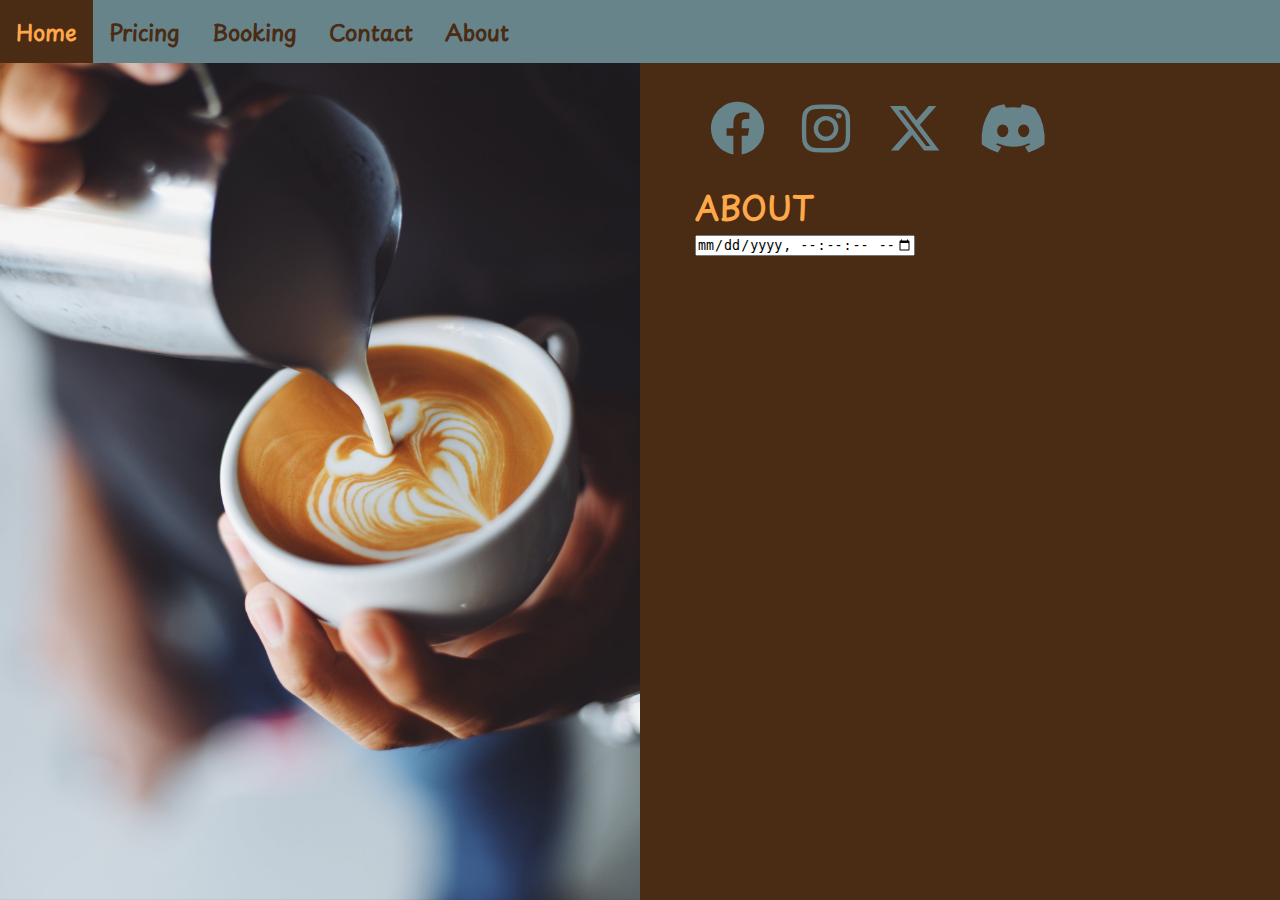
==== about.html @ 6fdcd11a "first commit" ====
<!DOCTYPE html>
<html lang="en">
<head>

    <!-- Meta -->
    <meta charset="UTF-8">
    <meta name="viewport" content="width=device-width, initial-scale=1.0">
    <meta name="description" content="...Information about coffee shop....">
    <meta name="keywords" content="...Include all possible keywords....">

    <!-- Contributions -->
    <meta name="author" content="Tomas Bendaravicius">

    <meta name="contributor" content="...Name...">

    <meta name="contributor" content="...Name...">

    <!-- Stylesheets -->
    <link rel="stylesheet" href="assets/css/style.css">
    <link rel="stylesheet" href="assets/css/navbar.css">
    <link rel="stylesheet" href="assets/css/images.css">
    <link rel="stylesheet" href="assets/css/footer.css">
    <link rel="stylesheet" href="assets/css/form.css">
    <link rel="stylesheet" href="assets/font/font-awesome/css/fontawesome.css">
    <link rel="stylesheet" href="assets/font/font-awesome/css/brands.css">
    <link rel="stylesheet" href="assets/font/font-awesome/css/solid.css">

    <!-- Name of Website-->
    <title>Coffee Name</title>

</head>
<body>

    <!-- Navigation -->
    <div class="topnav" id="myTopnav">
        <a href="index.html">Home</a>
        <a href="pricing.html">Pricing</a>
        <a href="booking.html">Booking</a>
        <a href="contact.html">Contact</a>
        <a href="about.html">About</a>
        <a href="javascript:void(0);" class="icon" onclick="myFunction()"><i class="fa fa-bars"></i></a>
    </div>

    <!-- Main content -->
    <div id="core">
        
        <!-- Splitting content -->
        <div id="center-page">

            <!-- Left side content -->
            <div class="left-column"> 
            </div>

            <!-- Right side content -->
            <div class="right-column">
                <div class="content">
                    <div class="social">
                        <ul>
                            <li><a href="https://www.facebook.com"><i class="fab fa-facebook"></i></a></li>
                            <li><a href="https://www.instagram.com"><i class="fab fa-instagram"></i></a></li>
                            <li><a href="https://www.twitter.com"><i class="fa-brands fa-x-twitter"></i></a></li>
                            <li><a href="https://www.discord.com"><i class="fa-brands fa-discord"></i></a></li>
                        </ul>
                    </div>
                    <h1>ABOUT</h1>
                    <input type="datetime-local" id="Test_DatetimeLocal" min="2015-01-01T00:00" max="2025-12-31T23:59" step="1">


                </div>
                
            </div>
        </div>
    </div>
    
    <script src="assets/script/script.js"></script>
</body>
</html>
---- assets/css/style.css ----
/*---------- Google Fonts ----------*/
@font-face {
    font-family: "Playpen Sans";
    src: url('/assets/font/playpen/PlaypenSans-Regular.ttf') format('truetype');
}

/*---------- Reset CSS ----------*/
* {
    margin: 0;
    padding: 0;
}

/*--------- Main CSS ----------*/
body {
    font-family: "Playpen Sans";
    background-color: #4a2b13;
    color:#ffa849;
}
#center-page {
    display:block;
}
.left-column {
    float: left;
    width:50%;
    height:100%;
    position:fixed;
    background-image: url('/assets/images/news.jpg');
    background-size: cover;
    background-position: center center;
    
}
.right-column {
    float: right;
    width:50%;
    overflow: auto;
    background-color: #4a2b13;
}

.content {
    padding-top: 15px;
    padding-left: 55px;
}

.social {
    padding-top: 55px;
    
}
.social li {
    font-size: 55px;
    list-style: none;
    display: inline-block;
    padding: 15px;
    
}
.social a {
    color: #68848b;
}
.social a:hover {
    color: #ffa849;
}

.section {
    padding-top: 35px;
}
.section p{
    padding: 5px;
    width: 50%;
}

.img {
    font-size: 35px;
    color:#68848b;
}

.name {
    color:#68848b;
    padding-left: 15px;
    font-size: 25px;
}
.view a {
    text-decoration: none;
    color:#68848b;
    font-size: 18px;
}
.list li {
    list-style: none;
    padding-left: 9px;
    padding-top: 5px;
}
@media only screen and (max-width: 800px) {
    #center-page {
        display:grid;
    }
    .left-column {
        width: initial;
        float:initial;
        position: initial;
        height: 400px;
        background-image: linear-gradient(180deg,transparent 80%,#4a2b13), url('/assets/images/news.jpg');
    }
    .right-column {
        width: initial;
        float: initial;
    }
}
---- assets/css/navbar.css ----
/* Add a black background color to the top navigation */
.topnav {
  background-color: #68848b;
  overflow: hidden;
  position: fixed; /* Fixed Sidebar (stay in place on scroll) */
  z-index: 1; /* Stay on top */
  top: 0; /* Stay at the top */
  width: 100%;
}

/* Style the links inside the navigation bar */
.topnav a {
  float: left;
  display: block;
  color: #4a2b13;
  text-align: center;
  padding: 15px 16px;
  text-decoration: none;
  font-size: 22px;
  font-weight: 600;
}

/* Change the color of links on hover */
.topnav a:hover {
  background-color: #4a2b13;
  color: #ffa849;
}

/* Hide the link that should open and close the topnav on small screens */
.topnav .icon {
  display: none;
}

/* When the screen is less than 600 pixels wide, hide all links, except for the first one ("Home"). Show the link that contains should open and close the topnav (.icon) */
@media screen and (max-width: 800px) {
  .topnav a:not(:first-child) {display: none;}
  .topnav a.icon {
    float: right;
    display: block;
  }
}

/* The "responsive" class is added to the topnav with JavaScript when the user clicks on the icon. This class makes the topnav look good on small screens (display the links vertically instead of horizontally) */
@media screen and (max-width: 800px) {
  .topnav.responsive {position: relative;}
  .topnav.responsive a.icon {
    position: absolute;
    right: 0;
    top: 0;
  }
  .topnav.responsive a {
    float: none;
    display: block;
    text-align: left;
  }
}
---- assets/css/images.css ----
.pricing {
    float: left;
    width:50%;
    height:100%;
    position:fixed;
    background-image: url('/assets/images/beens.jpg');
    background-size: cover;
    background-position: center center;
    
}

@media only screen and (max-width: 800px) {
    .pricing {
        width: initial;
        float:initial;
        position: initial;
        height: 400px;
        background-image: linear-gradient(180deg,transparent 80%,#4a2b13), url('/assets/images/beens.jpg');
    }

}
---- assets/css/form.css ----
/* ---------- Target text field ---------- */
input[type="text"],
textarea {
  background-color: #68848b;
  border: 1px solid #68848b;
  color: #ffa849;
  width: 100%;
  padding: 12px;
  border-radius: 4px;
  box-sizing: border-box;
  margin-top: 6px;
  margin-bottom: 16px;
  resize: vertical;

}

/* ---------- Target email field ---------- */
input[type="email"] {
  background-color: #68848b;
  border: 1px solid #68848b;
  width: 100%; 
  padding: 12px;
  border-radius: 4px;
  box-sizing: border-box;
  margin-top: 6px;
  margin-bottom: 16px;
  resize: vertical;

}

/* ---------- Target submit button ---------- */
input[type="submit"] {
  background-color: #68848b;
  color: #ffa849;
  padding: 12px 20px;
  border: none;
  border-radius: 4px;
  cursor: pointer;
  font-size: 18px;

}

/* ---------- Hover effect ---------- */
input[type="submit"]:hover {
  background-color: #ffa849;
  color: #68848b;

}

/* ---------- Target full form ---------- */
.container-form {
  padding: 15px;
  width: 80%;

}

/* ---------- Target label of field ---------- */
.container-form label {
  font-size: 20px;

}

/* ---------- Target placeholders in input fields ---------- */
.container-form input::placeholder {
    font-size: 18px;
    color: #ffa849;

}

/* ---------- Target placeholders in textarea fields ---------- */
.container-form textarea::placeholder {
    font-size: 18px;
    color: #ffa849;

}
---- assets/font/font-awesome/css/brands.css ----
/*!
 * Font Awesome Free 6.4.2 by @fontawesome - https://fontawesome.com
 * License - https://fontawesome.com/license/free (Icons: CC BY 4.0, Fonts: SIL OFL 1.1, Code: MIT License)
 * Copyright 2023 Fonticons, Inc.
 */
:root, :host {
  --fa-style-family-brands: 'Font Awesome 6 Brands';
  --fa-font-brands: normal 400 1em/1 'Font Awesome 6 Brands'; }

@font-face {
  font-family: 'Font Awesome 6 Brands';
  font-style: normal;
  font-weight: 400;
  font-display: block;
  src: url("../webfonts/fa-brands-400.woff2") format("woff2"), url("../webfonts/fa-brands-400.ttf") format("truetype"); }

.fab,
.fa-brands {
  font-weight: 400; }

.fa-monero:before {
  content: "\f3d0"; }

.fa-hooli:before {
  content: "\f427"; }

.fa-yelp:before {
  content: "\f1e9"; }

.fa-cc-visa:before {
  content: "\f1f0"; }

.fa-lastfm:before {
  content: "\f202"; }

.fa-shopware:before {
  content: "\f5b5"; }

.fa-creative-commons-nc:before {
  content: "\f4e8"; }

.fa-aws:before {
  content: "\f375"; }

.fa-redhat:before {
  content: "\f7bc"; }

.fa-yoast:before {
  content: "\f2b1"; }

.fa-cloudflare:before {
  content: "\e07d"; }

.fa-ups:before {
  content: "\f7e0"; }

.fa-wpexplorer:before {
  content: "\f2de"; }

.fa-dyalog:before {
  content: "\f399"; }

.fa-bity:before {
  content: "\f37a"; }

.fa-stackpath:before {
  content: "\f842"; }

.fa-buysellads:before {
  content: "\f20d"; }

.fa-first-order:before {
  content: "\f2b0"; }

.fa-modx:before {
  content: "\f285"; }

.fa-guilded:before {
  content: "\e07e"; }

.fa-vnv:before {
  content: "\f40b"; }

.fa-square-js:before {
  content: "\f3b9"; }

.fa-js-square:before {
  content: "\f3b9"; }

.fa-microsoft:before {
  content: "\f3ca"; }

.fa-qq:before {
  content: "\f1d6"; }

.fa-orcid:before {
  content: "\f8d2"; }

.fa-java:before {
  content: "\f4e4"; }

.fa-invision:before {
  content: "\f7b0"; }

.fa-creative-commons-pd-alt:before {
  content: "\f4ed"; }

.fa-centercode:before {
  content: "\f380"; }

.fa-glide-g:before {
  content: "\f2a6"; }

.fa-drupal:before {
  content: "\f1a9"; }

.fa-hire-a-helper:before {
  content: "\f3b0"; }

.fa-creative-commons-by:before {
  content: "\f4e7"; }

.fa-unity:before {
  content: "\e049"; }

.fa-whmcs:before {
  content: "\f40d"; }

.fa-rocketchat:before {
  content: "\f3e8"; }

.fa-vk:before {
  content: "\f189"; }

.fa-untappd:before {
  content: "\f405"; }

.fa-mailchimp:before {
  content: "\f59e"; }

.fa-css3-alt:before {
  content: "\f38b"; }

.fa-square-reddit:before {
  content: "\f1a2"; }

.fa-reddit-square:before {
  content: "\f1a2"; }

.fa-vimeo-v:before {
  content: "\f27d"; }

.fa-contao:before {
  content: "\f26d"; }

.fa-square-font-awesome:before {
  content: "\e5ad"; }

.fa-deskpro:before {
  content: "\f38f"; }

.fa-sistrix:before {
  content: "\f3ee"; }

.fa-square-instagram:before {
  content: "\e055"; }

.fa-instagram-square:before {
  content: "\e055"; }

.fa-battle-net:before {
  content: "\f835"; }

.fa-the-red-yeti:before {
  content: "\f69d"; }

.fa-square-hacker-news:before {
  content: "\f3af"; }

.fa-hacker-news-square:before {
  content: "\f3af"; }

.fa-edge:before {
  content: "\f282"; }

.fa-threads:before {
  content: "\e618"; }

.fa-napster:before {
  content: "\f3d2"; }

.fa-square-snapchat:before {
  content: "\f2ad"; }

.fa-snapchat-square:before {
  content: "\f2ad"; }

.fa-google-plus-g:before {
  content: "\f0d5"; }

.fa-artstation:before {
  content: "\f77a"; }

.fa-markdown:before {
  content: "\f60f"; }

.fa-sourcetree:before {
  content: "\f7d3"; }

.fa-google-plus:before {
  content: "\f2b3"; }

.fa-diaspora:before {
  content: "\f791"; }

.fa-foursquare:before {
  content: "\f180"; }

.fa-stack-overflow:before {
  content: "\f16c"; }

.fa-github-alt:before {
  content: "\f113"; }

.fa-phoenix-squadron:before {
  content: "\f511"; }

.fa-pagelines:before {
  content: "\f18c"; }

.fa-algolia:before {
  content: "\f36c"; }

.fa-red-river:before {
  content: "\f3e3"; }

.fa-creative-commons-sa:before {
  content: "\f4ef"; }

.fa-safari:before {
  content: "\f267"; }

.fa-google:before {
  content: "\f1a0"; }

.fa-square-font-awesome-stroke:before {
  content: "\f35c"; }

.fa-font-awesome-alt:before {
  content: "\f35c"; }

.fa-atlassian:before {
  content: "\f77b"; }

.fa-linkedin-in:before {
  content: "\f0e1"; }

.fa-digital-ocean:before {
  content: "\f391"; }

.fa-nimblr:before {
  content: "\f5a8"; }

.fa-chromecast:before {
  content: "\f838"; }

.fa-evernote:before {
  content: "\f839"; }

.fa-hacker-news:before {
  content: "\f1d4"; }

.fa-creative-commons-sampling:before {
  content: "\f4f0"; }

.fa-adversal:before {
  content: "\f36a"; }

.fa-creative-commons:before {
  content: "\f25e"; }

.fa-watchman-monitoring:before {
  content: "\e087"; }

.fa-fonticons:before {
  content: "\f280"; }

.fa-weixin:before {
  content: "\f1d7"; }

.fa-shirtsinbulk:before {
  content: "\f214"; }

.fa-codepen:before {
  content: "\f1cb"; }

.fa-git-alt:before {
  content: "\f841"; }

.fa-lyft:before {
  content: "\f3c3"; }

.fa-rev:before {
  content: "\f5b2"; }

.fa-windows:before {
  content: "\f17a"; }

.fa-wizards-of-the-coast:before {
  content: "\f730"; }

.fa-square-viadeo:before {
  content: "\f2aa"; }

.fa-viadeo-square:before {
  content: "\f2aa"; }

.fa-meetup:before {
  content: "\f2e0"; }

.fa-centos:before {
  content: "\f789"; }

.fa-adn:before {
  content: "\f170"; }

.fa-cloudsmith:before {
  content: "\f384"; }

.fa-pied-piper-alt:before {
  content: "\f1a8"; }

.fa-square-dribbble:before {
  content: "\f397"; }

.fa-dribbble-square:before {
  content: "\f397"; }

.fa-codiepie:before {
  content: "\f284"; }

.fa-node:before {
  content: "\f419"; }

.fa-mix:before {
  content: "\f3cb"; }

.fa-steam:before {
  content: "\f1b6"; }

.fa-cc-apple-pay:before {
  content: "\f416"; }

.fa-scribd:before {
  content: "\f28a"; }

.fa-debian:before {
  content: "\e60b"; }

.fa-openid:before {
  content: "\f19b"; }

.fa-instalod:before {
  content: "\e081"; }

.fa-expeditedssl:before {
  content: "\f23e"; }

.fa-sellcast:before {
  content: "\f2da"; }

.fa-square-twitter:before {
  content: "\f081"; }

.fa-twitter-square:before {
  content: "\f081"; }

.fa-r-project:before {
  content: "\f4f7"; }

.fa-delicious:before {
  content: "\f1a5"; }

.fa-freebsd:before {
  content: "\f3a4"; }

.fa-vuejs:before {
  content: "\f41f"; }

.fa-accusoft:before {
  content: "\f369"; }

.fa-ioxhost:before {
  content: "\f208"; }

.fa-fonticons-fi:before {
  content: "\f3a2"; }

.fa-app-store:before {
  content: "\f36f"; }

.fa-cc-mastercard:before {
  content: "\f1f1"; }

.fa-itunes-note:before {
  content: "\f3b5"; }

.fa-golang:before {
  content: "\e40f"; }

.fa-kickstarter:before {
  content: "\f3bb"; }

.fa-grav:before {
  content: "\f2d6"; }

.fa-weibo:before {
  content: "\f18a"; }

.fa-uncharted:before {
  content: "\e084"; }

.fa-firstdraft:before {
  content: "\f3a1"; }

.fa-square-youtube:before {
  content: "\f431"; }

.fa-youtube-square:before {
  content: "\f431"; }

.fa-wikipedia-w:before {
  content: "\f266"; }

.fa-wpressr:before {
  content: "\f3e4"; }

.fa-rendact:before {
  content: "\f3e4"; }

.fa-angellist:before {
  content: "\f209"; }

.fa-galactic-republic:before {
  content: "\f50c"; }

.fa-nfc-directional:before {
  content: "\e530"; }

.fa-skype:before {
  content: "\f17e"; }

.fa-joget:before {
  content: "\f3b7"; }

.fa-fedora:before {
  content: "\f798"; }

.fa-stripe-s:before {
  content: "\f42a"; }

.fa-meta:before {
  content: "\e49b"; }

.fa-laravel:before {
  content: "\f3bd"; }

.fa-hotjar:before {
  content: "\f3b1"; }

.fa-bluetooth-b:before {
  content: "\f294"; }

.fa-sticker-mule:before {
  content: "\f3f7"; }

.fa-creative-commons-zero:before {
  content: "\f4f3"; }

.fa-hips:before {
  content: "\f452"; }

.fa-behance:before {
  content: "\f1b4"; }

.fa-reddit:before {
  content: "\f1a1"; }

.fa-discord:before {
  content: "\f392"; }

.fa-chrome:before {
  content: "\f268"; }

.fa-app-store-ios:before {
  content: "\f370"; }

.fa-cc-discover:before {
  content: "\f1f2"; }

.fa-wpbeginner:before {
  content: "\f297"; }

.fa-confluence:before {
  content: "\f78d"; }

.fa-mdb:before {
  content: "\f8ca"; }

.fa-dochub:before {
  content: "\f394"; }

.fa-accessible-icon:before {
  content: "\f368"; }

.fa-ebay:before {
  content: "\f4f4"; }

.fa-amazon:before {
  content: "\f270"; }

.fa-unsplash:before {
  content: "\e07c"; }

.fa-yarn:before {
  content: "\f7e3"; }

.fa-square-steam:before {
  content: "\f1b7"; }

.fa-steam-square:before {
  content: "\f1b7"; }

.fa-500px:before {
  content: "\f26e"; }

.fa-square-vimeo:before {
  content: "\f194"; }

.fa-vimeo-square:before {
  content: "\f194"; }

.fa-asymmetrik:before {
  content: "\f372"; }

.fa-font-awesome:before {
  content: "\f2b4"; }

.fa-font-awesome-flag:before {
  content: "\f2b4"; }

.fa-font-awesome-logo-full:before {
  content: "\f2b4"; }

.fa-gratipay:before {
  content: "\f184"; }

.fa-apple:before {
  content: "\f179"; }

.fa-hive:before {
  content: "\e07f"; }

.fa-gitkraken:before {
  content: "\f3a6"; }

.fa-keybase:before {
  content: "\f4f5"; }

.fa-apple-pay:before {
  content: "\f415"; }

.fa-padlet:before {
  content: "\e4a0"; }

.fa-amazon-pay:before {
  content: "\f42c"; }

.fa-square-github:before {
  content: "\f092"; }

.fa-github-square:before {
  content: "\f092"; }

.fa-stumbleupon:before {
  content: "\f1a4"; }

.fa-fedex:before {
  content: "\f797"; }

.fa-phoenix-framework:before {
  content: "\f3dc"; }

.fa-shopify:before {
  content: "\e057"; }

.fa-neos:before {
  content: "\f612"; }

.fa-square-threads:before {
  content: "\e619"; }

.fa-hackerrank:before {
  content: "\f5f7"; }

.fa-researchgate:before {
  content: "\f4f8"; }

.fa-swift:before {
  content: "\f8e1"; }

.fa-angular:before {
  content: "\f420"; }

.fa-speakap:before {
  content: "\f3f3"; }

.fa-angrycreative:before {
  content: "\f36e"; }

.fa-y-combinator:before {
  content: "\f23b"; }

.fa-empire:before {
  content: "\f1d1"; }

.fa-envira:before {
  content: "\f299"; }

.fa-square-gitlab:before {
  content: "\e5ae"; }

.fa-gitlab-square:before {
  content: "\e5ae"; }

.fa-studiovinari:before {
  content: "\f3f8"; }

.fa-pied-piper:before {
  content: "\f2ae"; }

.fa-wordpress:before {
  content: "\f19a"; }

.fa-product-hunt:before {
  content: "\f288"; }

.fa-firefox:before {
  content: "\f269"; }

.fa-linode:before {
  content: "\f2b8"; }

.fa-goodreads:before {
  content: "\f3a8"; }

.fa-square-odnoklassniki:before {
  content: "\f264"; }

.fa-odnoklassniki-square:before {
  content: "\f264"; }

.fa-jsfiddle:before {
  content: "\f1cc"; }

.fa-sith:before {
  content: "\f512"; }

.fa-themeisle:before {
  content: "\f2b2"; }

.fa-page4:before {
  content: "\f3d7"; }

.fa-hashnode:before {
  content: "\e499"; }

.fa-react:before {
  content: "\f41b"; }

.fa-cc-paypal:before {
  content: "\f1f4"; }

.fa-squarespace:before {
  content: "\f5be"; }

.fa-cc-stripe:before {
  content: "\f1f5"; }

.fa-creative-commons-share:before {
  content: "\f4f2"; }

.fa-bitcoin:before {
  content: "\f379"; }

.fa-keycdn:before {
  content: "\f3ba"; }

.fa-opera:before {
  content: "\f26a"; }

.fa-itch-io:before {
  content: "\f83a"; }

.fa-umbraco:before {
  content: "\f8e8"; }

.fa-galactic-senate:before {
  content: "\f50d"; }

.fa-ubuntu:before {
  content: "\f7df"; }

.fa-draft2digital:before {
  content: "\f396"; }

.fa-stripe:before {
  content: "\f429"; }

.fa-houzz:before {
  content: "\f27c"; }

.fa-gg:before {
  content: "\f260"; }

.fa-dhl:before {
  content: "\f790"; }

.fa-square-pinterest:before {
  content: "\f0d3"; }

.fa-pinterest-square:before {
  content: "\f0d3"; }

.fa-xing:before {
  content: "\f168"; }

.fa-blackberry:before {
  content: "\f37b"; }

.fa-creative-commons-pd:before {
  content: "\f4ec"; }

.fa-playstation:before {
  content: "\f3df"; }

.fa-quinscape:before {
  content: "\f459"; }

.fa-less:before {
  content: "\f41d"; }

.fa-blogger-b:before {
  content: "\f37d"; }

.fa-opencart:before {
  content: "\f23d"; }

.fa-vine:before {
  content: "\f1ca"; }

.fa-paypal:before {
  content: "\f1ed"; }

.fa-gitlab:before {
  content: "\f296"; }

.fa-typo3:before {
  content: "\f42b"; }

.fa-reddit-alien:before {
  content: "\f281"; }

.fa-yahoo:before {
  content: "\f19e"; }

.fa-dailymotion:before {
  content: "\e052"; }

.fa-affiliatetheme:before {
  content: "\f36b"; }

.fa-pied-piper-pp:before {
  content: "\f1a7"; }

.fa-bootstrap:before {
  content: "\f836"; }

.fa-odnoklassniki:before {
  content: "\f263"; }

.fa-nfc-symbol:before {
  content: "\e531"; }

.fa-ethereum:before {
  content: "\f42e"; }

.fa-speaker-deck:before {
  content: "\f83c"; }

.fa-creative-commons-nc-eu:before {
  content: "\f4e9"; }

.fa-patreon:before {
  content: "\f3d9"; }

.fa-avianex:before {
  content: "\f374"; }

.fa-ello:before {
  content: "\f5f1"; }

.fa-gofore:before {
  content: "\f3a7"; }

.fa-bimobject:before {
  content: "\f378"; }

.fa-facebook-f:before {
  content: "\f39e"; }

.fa-square-google-plus:before {
  content: "\f0d4"; }

.fa-google-plus-square:before {
  content: "\f0d4"; }

.fa-mandalorian:before {
  content: "\f50f"; }

.fa-first-order-alt:before {
  content: "\f50a"; }

.fa-osi:before {
  content: "\f41a"; }

.fa-google-wallet:before {
  content: "\f1ee"; }

.fa-d-and-d-beyond:before {
  content: "\f6ca"; }

.fa-periscope:before {
  content: "\f3da"; }

.fa-fulcrum:before {
  content: "\f50b"; }

.fa-cloudscale:before {
  content: "\f383"; }

.fa-forumbee:before {
  content: "\f211"; }

.fa-mizuni:before {
  content: "\f3cc"; }

.fa-schlix:before {
  content: "\f3ea"; }

.fa-square-xing:before {
  content: "\f169"; }

.fa-xing-square:before {
  content: "\f169"; }

.fa-bandcamp:before {
  content: "\f2d5"; }

.fa-wpforms:before {
  content: "\f298"; }

.fa-cloudversify:before {
  content: "\f385"; }

.fa-usps:before {
  content: "\f7e1"; }

.fa-megaport:before {
  content: "\f5a3"; }

.fa-magento:before {
  content: "\f3c4"; }

.fa-spotify:before {
  content: "\f1bc"; }

.fa-optin-monster:before {
  content: "\f23c"; }

.fa-fly:before {
  content: "\f417"; }

.fa-aviato:before {
  content: "\f421"; }

.fa-itunes:before {
  content: "\f3b4"; }

.fa-cuttlefish:before {
  content: "\f38c"; }

.fa-blogger:before {
  content: "\f37c"; }

.fa-flickr:before {
  content: "\f16e"; }

.fa-viber:before {
  content: "\f409"; }

.fa-soundcloud:before {
  content: "\f1be"; }

.fa-digg:before {
  content: "\f1a6"; }

.fa-tencent-weibo:before {
  content: "\f1d5"; }

.fa-symfony:before {
  content: "\f83d"; }

.fa-maxcdn:before {
  content: "\f136"; }

.fa-etsy:before {
  content: "\f2d7"; }

.fa-facebook-messenger:before {
  content: "\f39f"; }

.fa-audible:before {
  content: "\f373"; }

.fa-think-peaks:before {
  content: "\f731"; }

.fa-bilibili:before {
  content: "\e3d9"; }

.fa-erlang:before {
  content: "\f39d"; }

.fa-x-twitter:before {
  content: "\e61b"; }

.fa-cotton-bureau:before {
  content: "\f89e"; }

.fa-dashcube:before {
  content: "\f210"; }

.fa-42-group:before {
  content: "\e080"; }

.fa-innosoft:before {
  content: "\e080"; }

.fa-stack-exchange:before {
  content: "\f18d"; }

.fa-elementor:before {
  content: "\f430"; }

.fa-square-pied-piper:before {
  content: "\e01e"; }

.fa-pied-piper-square:before {
  content: "\e01e"; }

.fa-creative-commons-nd:before {
  content: "\f4eb"; }

.fa-palfed:before {
  content: "\f3d8"; }

.fa-superpowers:before {
  content: "\f2dd"; }

.fa-resolving:before {
  content: "\f3e7"; }

.fa-xbox:before {
  content: "\f412"; }

.fa-searchengin:before {
  content: "\f3eb"; }

.fa-tiktok:before {
  content: "\e07b"; }

.fa-square-facebook:before {
  content: "\f082"; }

.fa-facebook-square:before {
  content: "\f082"; }

.fa-renren:before {
  content: "\f18b"; }

.fa-linux:before {
  content: "\f17c"; }

.fa-glide:before {
  content: "\f2a5"; }

.fa-linkedin:before {
  content: "\f08c"; }

.fa-hubspot:before {
  content: "\f3b2"; }

.fa-deploydog:before {
  content: "\f38e"; }

.fa-twitch:before {
  content: "\f1e8"; }

.fa-ravelry:before {
  content: "\f2d9"; }

.fa-mixer:before {
  content: "\e056"; }

.fa-square-lastfm:before {
  content: "\f203"; }

.fa-lastfm-square:before {
  content: "\f203"; }

.fa-vimeo:before {
  content: "\f40a"; }

.fa-mendeley:before {
  content: "\f7b3"; }

.fa-uniregistry:before {
  content: "\f404"; }

.fa-figma:before {
  content: "\f799"; }

.fa-creative-commons-remix:before {
  content: "\f4ee"; }

.fa-cc-amazon-pay:before {
  content: "\f42d"; }

.fa-dropbox:before {
  content: "\f16b"; }

.fa-instagram:before {
  content: "\f16d"; }

.fa-cmplid:before {
  content: "\e360"; }

.fa-facebook:before {
  content: "\f09a"; }

.fa-gripfire:before {
  content: "\f3ac"; }

.fa-jedi-order:before {
  content: "\f50e"; }

.fa-uikit:before {
  content: "\f403"; }

.fa-fort-awesome-alt:before {
  content: "\f3a3"; }

.fa-phabricator:before {
  content: "\f3db"; }

.fa-ussunnah:before {
  content: "\f407"; }

.fa-earlybirds:before {
  content: "\f39a"; }

.fa-trade-federation:before {
  content: "\f513"; }

.fa-autoprefixer:before {
  content: "\f41c"; }

.fa-whatsapp:before {
  content: "\f232"; }

.fa-slideshare:before {
  content: "\f1e7"; }

.fa-google-play:before {
  content: "\f3ab"; }

.fa-viadeo:before {
  content: "\f2a9"; }

.fa-line:before {
  content: "\f3c0"; }

.fa-google-drive:before {
  content: "\f3aa"; }

.fa-servicestack:before {
  content: "\f3ec"; }

.fa-simplybuilt:before {
  content: "\f215"; }

.fa-bitbucket:before {
  content: "\f171"; }

.fa-imdb:before {
  content: "\f2d8"; }

.fa-deezer:before {
  content: "\e077"; }

.fa-raspberry-pi:before {
  content: "\f7bb"; }

.fa-jira:before {
  content: "\f7b1"; }

.fa-docker:before {
  content: "\f395"; }

.fa-screenpal:before {
  content: "\e570"; }

.fa-bluetooth:before {
  content: "\f293"; }

.fa-gitter:before {
  content: "\f426"; }

.fa-d-and-d:before {
  content: "\f38d"; }

.fa-microblog:before {
  content: "\e01a"; }

.fa-cc-diners-club:before {
  content: "\f24c"; }

.fa-gg-circle:before {
  content: "\f261"; }

.fa-pied-piper-hat:before {
  content: "\f4e5"; }

.fa-kickstarter-k:before {
  content: "\f3bc"; }

.fa-yandex:before {
  content: "\f413"; }

.fa-readme:before {
  content: "\f4d5"; }

.fa-html5:before {
  content: "\f13b"; }

.fa-sellsy:before {
  content: "\f213"; }

.fa-sass:before {
  content: "\f41e"; }

.fa-wirsindhandwerk:before {
  content: "\e2d0"; }

.fa-wsh:before {
  content: "\e2d0"; }

.fa-buromobelexperte:before {
  content: "\f37f"; }

.fa-salesforce:before {
  content: "\f83b"; }

.fa-octopus-deploy:before {
  content: "\e082"; }

.fa-medapps:before {
  content: "\f3c6"; }

.fa-ns8:before {
  content: "\f3d5"; }

.fa-pinterest-p:before {
  content: "\f231"; }

.fa-apper:before {
  content: "\f371"; }

.fa-fort-awesome:before {
  content: "\f286"; }

.fa-waze:before {
  content: "\f83f"; }

.fa-cc-jcb:before {
  content: "\f24b"; }

.fa-snapchat:before {
  content: "\f2ab"; }

.fa-snapchat-ghost:before {
  content: "\f2ab"; }

.fa-fantasy-flight-games:before {
  content: "\f6dc"; }

.fa-rust:before {
  content: "\e07a"; }

.fa-wix:before {
  content: "\f5cf"; }

.fa-square-behance:before {
  content: "\f1b5"; }

.fa-behance-square:before {
  content: "\f1b5"; }

.fa-supple:before {
  content: "\f3f9"; }

.fa-rebel:before {
  content: "\f1d0"; }

.fa-css3:before {
  content: "\f13c"; }

.fa-staylinked:before {
  content: "\f3f5"; }

.fa-kaggle:before {
  content: "\f5fa"; }

.fa-space-awesome:before {
  content: "\e5ac"; }

.fa-deviantart:before {
  content: "\f1bd"; }

.fa-cpanel:before {
  content: "\f388"; }

.fa-goodreads-g:before {
  content: "\f3a9"; }

.fa-square-git:before {
  content: "\f1d2"; }

.fa-git-square:before {
  content: "\f1d2"; }

.fa-square-tumblr:before {
  content: "\f174"; }

.fa-tumblr-square:before {
  content: "\f174"; }

.fa-trello:before {
  content: "\f181"; }

.fa-creative-commons-nc-jp:before {
  content: "\f4ea"; }

.fa-get-pocket:before {
  content: "\f265"; }

.fa-perbyte:before {
  content: "\e083"; }

.fa-grunt:before {
  content: "\f3ad"; }

.fa-weebly:before {
  content: "\f5cc"; }

.fa-connectdevelop:before {
  content: "\f20e"; }

.fa-leanpub:before {
  content: "\f212"; }

.fa-black-tie:before {
  content: "\f27e"; }

.fa-themeco:before {
  content: "\f5c6"; }

.fa-python:before {
  content: "\f3e2"; }

.fa-android:before {
  content: "\f17b"; }

.fa-bots:before {
  content: "\e340"; }

.fa-free-code-camp:before {
  content: "\f2c5"; }

.fa-hornbill:before {
  content: "\f592"; }

.fa-js:before {
  content: "\f3b8"; }

.fa-ideal:before {
  content: "\e013"; }

.fa-git:before {
  content: "\f1d3"; }

.fa-dev:before {
  content: "\f6cc"; }

.fa-sketch:before {
  content: "\f7c6"; }

.fa-yandex-international:before {
  content: "\f414"; }

.fa-cc-amex:before {
  content: "\f1f3"; }

.fa-uber:before {
  content: "\f402"; }

.fa-github:before {
  content: "\f09b"; }

.fa-php:before {
  content: "\f457"; }

.fa-alipay:before {
  content: "\f642"; }

.fa-youtube:before {
  content: "\f167"; }

.fa-skyatlas:before {
  content: "\f216"; }

.fa-firefox-browser:before {
  content: "\e007"; }

.fa-replyd:before {
  content: "\f3e6"; }

.fa-suse:before {
  content: "\f7d6"; }

.fa-jenkins:before {
  content: "\f3b6"; }

.fa-twitter:before {
  content: "\f099"; }

.fa-rockrms:before {
  content: "\f3e9"; }

.fa-pinterest:before {
  content: "\f0d2"; }

.fa-buffer:before {
  content: "\f837"; }

.fa-npm:before {
  content: "\f3d4"; }

.fa-yammer:before {
  content: "\f840"; }

.fa-btc:before {
  content: "\f15a"; }

.fa-dribbble:before {
  content: "\f17d"; }

.fa-stumbleupon-circle:before {
  content: "\f1a3"; }

.fa-internet-explorer:before {
  content: "\f26b"; }

.fa-stubber:before {
  content: "\e5c7"; }

.fa-telegram:before {
  content: "\f2c6"; }

.fa-telegram-plane:before {
  content: "\f2c6"; }

.fa-old-republic:before {
  content: "\f510"; }

.fa-odysee:before {
  content: "\e5c6"; }

.fa-square-whatsapp:before {
  content: "\f40c"; }

.fa-whatsapp-square:before {
  content: "\f40c"; }

.fa-node-js:before {
  content: "\f3d3"; }

.fa-edge-legacy:before {
  content: "\e078"; }

.fa-slack:before {
  content: "\f198"; }

.fa-slack-hash:before {
  content: "\f198"; }

.fa-medrt:before {
  content: "\f3c8"; }

.fa-usb:before {
  content: "\f287"; }

.fa-tumblr:before {
  content: "\f173"; }

.fa-vaadin:before {
  content: "\f408"; }

.fa-quora:before {
  content: "\f2c4"; }

.fa-square-x-twitter:before {
  content: "\e61a"; }

.fa-reacteurope:before {
  content: "\f75d"; }

.fa-medium:before {
  content: "\f23a"; }

.fa-medium-m:before {
  content: "\f23a"; }

.fa-amilia:before {
  content: "\f36d"; }

.fa-mixcloud:before {
  content: "\f289"; }

.fa-flipboard:before {
  content: "\f44d"; }

.fa-viacoin:before {
  content: "\f237"; }

.fa-critical-role:before {
  content: "\f6c9"; }

.fa-sitrox:before {
  content: "\e44a"; }

.fa-discourse:before {
  content: "\f393"; }

.fa-joomla:before {
  content: "\f1aa"; }

.fa-mastodon:before {
  content: "\f4f6"; }

.fa-airbnb:before {
  content: "\f834"; }

.fa-wolf-pack-battalion:before {
  content: "\f514"; }

.fa-buy-n-large:before {
  content: "\f8a6"; }

.fa-gulp:before {
  content: "\f3ae"; }

.fa-creative-commons-sampling-plus:before {
  content: "\f4f1"; }

.fa-strava:before {
  content: "\f428"; }

.fa-ember:before {
  content: "\f423"; }

.fa-canadian-maple-leaf:before {
  content: "\f785"; }

.fa-teamspeak:before {
  content: "\f4f9"; }

.fa-pushed:before {
  content: "\f3e1"; }

.fa-wordpress-simple:before {
  content: "\f411"; }

.fa-nutritionix:before {
  content: "\f3d6"; }

.fa-wodu:before {
  content: "\e088"; }

.fa-google-pay:before {
  content: "\e079"; }

.fa-intercom:before {
  content: "\f7af"; }

.fa-zhihu:before {
  content: "\f63f"; }

.fa-korvue:before {
  content: "\f42f"; }

.fa-pix:before {
  content: "\e43a"; }

.fa-steam-symbol:before {
  content: "\f3f6"; }
---- assets/font/font-awesome/css/solid.css ----
/*!
 * Font Awesome Free 6.4.2 by @fontawesome - https://fontawesome.com
 * License - https://fontawesome.com/license/free (Icons: CC BY 4.0, Fonts: SIL OFL 1.1, Code: MIT License)
 * Copyright 2023 Fonticons, Inc.
 */
:root, :host {
  --fa-style-family-classic: 'Font Awesome 6 Free';
  --fa-font-solid: normal 900 1em/1 'Font Awesome 6 Free'; }

@font-face {
  font-family: 'Font Awesome 6 Free';
  font-style: normal;
  font-weight: 900;
  font-display: block;
  src: url("../webfonts/fa-solid-900.woff2") format("woff2"), url("../webfonts/fa-solid-900.ttf") format("truetype"); }

.fas,
.fa-solid {
  font-weight: 900; }
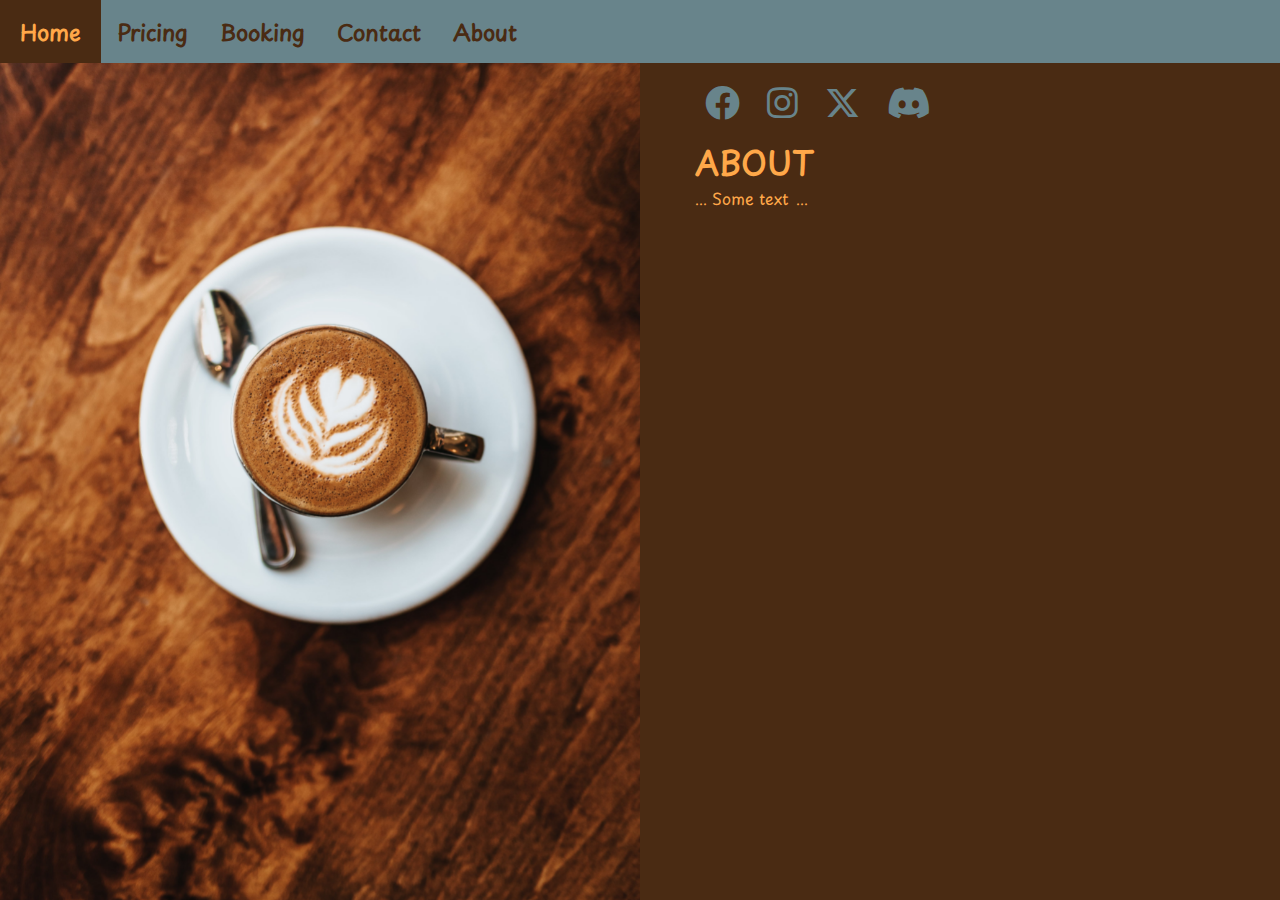
==== commit 5b53024e: "aditional styling" ====
--- a/about.html
+++ b/about.html
@@ -48,7 +48,7 @@
         <div id="center-page">
 
             <!-- Left side content -->
-            <div class="left-column"> 
+            <div class="about"> 
             </div>
 
             <!-- Right side content -->
@@ -63,7 +63,7 @@
                         </ul>
                     </div>
                     <h1>ABOUT</h1>
-                    <input type="datetime-local" id="Test_DatetimeLocal" min="2015-01-01T00:00" max="2025-12-31T23:59" step="1">
+                    <p>... Some text ...</p>
 
 
                 </div>
--- a/assets/css/style.css
+++ b/assets/css/style.css
@@ -1,92 +1,127 @@
-/*---------- Google Fonts ----------*/
+/* ---------- Google Font ---------- */
 @font-face {
     font-family: "Playpen Sans";
-    src: url('/assets/font/playpen/PlaypenSans-Regular.ttf') format('truetype');
+    src: url("../font/playpen/PlaypenSans-Regular.ttf") format('truetype');
+
 }
 
-/*---------- Reset CSS ----------*/
+/* ---------- Reset css ---------- */
 * {
     margin: 0;
     padding: 0;
+
 }
 
-/*--------- Main CSS ----------*/
+/* ---------- Apply hole site ---------- */
 body {
     font-family: "Playpen Sans";
     background-color: #4a2b13;
     color:#ffa849;
+
 }
+
+/* ---------- Divide page ---------- */
 #center-page {
     display:block;
+
 }
+
+/* ---------- Picture side ---------- */
 .left-column {
     float: left;
     width:50%;
     height:100%;
     position:fixed;
-    background-image: url('/assets/images/news.jpg');
+    background-image: url("../images/home.jpg");
     background-size: cover;
     background-position: center center;
     
 }
+
+/* ---------- Social network ---------- */
+.social {
+    padding-top: 50px;
+    
+}
+
+.social li {
+    font-size: 35px;
+    list-style: none;
+    display: inline-block;
+    padding: 10px;
+    
+}
+
+.social a {
+    color: #68848b;
+
+}
+
+.social a:hover {
+    color: #ffa849;
+
+}
+
+/* ---------- Content side ---------- */
 .right-column {
     float: right;
     width:50%;
     overflow: auto;
     background-color: #4a2b13;
+
 }
 
 .content {
     padding-top: 15px;
     padding-left: 55px;
-}
 
-.social {
-    padding-top: 55px;
-    
-}
-.social li {
-    font-size: 55px;
-    list-style: none;
-    display: inline-block;
-    padding: 15px;
-    
-}
-.social a {
-    color: #68848b;
-}
-.social a:hover {
-    color: #ffa849;
 }
 
 .section {
     padding-top: 35px;
+
 }
+
 .section p{
     padding: 5px;
     width: 50%;
+
 }
 
 .img {
     font-size: 35px;
     color:#68848b;
+
 }
 
 .name {
     color:#68848b;
     padding-left: 15px;
     font-size: 25px;
+
 }
+
 .view a {
     text-decoration: none;
     color:#68848b;
     font-size: 18px;
+
 }
+
+.view a:hover {
+    text-decoration: none;
+    color:#ffa849;
+    font-size: 18px;
+
+}
+
 .list li {
     list-style: none;
     padding-left: 9px;
     padding-top: 5px;
 }
+
+/* ---------- Media queries ---------- */
 @media only screen and (max-width: 800px) {
     #center-page {
         display:grid;
@@ -96,7 +131,7 @@
         float:initial;
         position: initial;
         height: 400px;
-        background-image: linear-gradient(180deg,transparent 80%,#4a2b13), url('/assets/images/news.jpg');
+        background-image: linear-gradient(180deg,transparent 80%,#4a2b13), url("../images/home.jpg");
     }
     .right-column {
         width: initial;
--- a/assets/css/navbar.css
+++ b/assets/css/navbar.css
@@ -1,14 +1,15 @@
-/* Add a black background color to the top navigation */
+/* ---------- Navbar ---------- */
 .topnav {
   background-color: #68848b;
   overflow: hidden;
-  position: fixed; /* Fixed Sidebar (stay in place on scroll) */
-  z-index: 1; /* Stay on top */
-  top: 0; /* Stay at the top */
+  position: fixed;
+  z-index: 1;
+  top: 0;
   width: 100%;
+
 }
 
-/* Style the links inside the navigation bar */
+/* ---------- Navbar links ---------- */
 .topnav a {
   float: left;
   display: block;
@@ -18,39 +19,48 @@
   text-decoration: none;
   font-size: 22px;
   font-weight: 600;
+
 }
 
-/* Change the color of links on hover */
+/* ---------- Navbar links effect after hover---------- */
 .topnav a:hover {
   background-color: #4a2b13;
   color: #ffa849;
+  padding: 15px 20px;
+
 }
 
-/* Hide the link that should open and close the topnav on small screens */
+/* ---------- Navbar links for small screen---------- */
 .topnav .icon {
   display: none;
+
 }
 
-/* When the screen is less than 600 pixels wide, hide all links, except for the first one ("Home"). Show the link that contains should open and close the topnav (.icon) */
+/* ---------- Navbar media queries---------- */
 @media screen and (max-width: 800px) {
   .topnav a:not(:first-child) {display: none;}
   .topnav a.icon {
     float: right;
     display: block;
+
   }
+
 }
 
-/* The "responsive" class is added to the topnav with JavaScript when the user clicks on the icon. This class makes the topnav look good on small screens (display the links vertically instead of horizontally) */
 @media screen and (max-width: 800px) {
   .topnav.responsive {position: relative;}
   .topnav.responsive a.icon {
     position: absolute;
     right: 0;
     top: 0;
+
   }
+
   .topnav.responsive a {
     float: none;
     display: block;
     text-align: left;
+
   }
+
 }
--- a/assets/css/images.css
+++ b/assets/css/images.css
@@ -1,21 +1,86 @@
+/* ---------- Picture in pricing page ---------- */
 .pricing {
     float: left;
     width:50%;
     height:100%;
     position:fixed;
-    background-image: url('/assets/images/beens.jpg');
+    background-image: url("../images/beens.jpg");
     background-size: cover;
     background-position: center center;
     
 }
 
+/* ---------- Picture in booking page ---------- */
+.booking {
+    float: left;
+    width:50%;
+    height:100%;
+    position:fixed;
+    background-image: url("../images/booking.jpg");
+    background-size: cover;
+    background-position: center center;
+    
+}
+
+/* ---------- Picture in contact page ---------- */
+.contact {
+    float: left;
+    width:50%;
+    height:100%;
+    position:fixed;
+    background-image: url("../images/contact.jpg");
+    background-size: cover;
+    background-position: center center;
+    
+}
+
+/* ---------- Picture in about page ---------- */
+.about {
+    float: left;
+    width:50%;
+    height:100%;
+    position:fixed;
+    background-image: url("../images/about.jpg");
+    background-size: cover;
+    background-position: center center;
+    
+}
+
+/* ---------- Media queries ---------- */
 @media only screen and (max-width: 800px) {
     .pricing {
         width: initial;
         float:initial;
         position: initial;
         height: 400px;
-        background-image: linear-gradient(180deg,transparent 80%,#4a2b13), url('/assets/images/beens.jpg');
+        background-image: linear-gradient(180deg,transparent 80%,#4a2b13), url("../images/beens.jpg");
+
+    }
+
+    .booking {
+        width: initial;
+        float:initial;
+        position: initial;
+        height: 400px;
+        background-image: linear-gradient(180deg,transparent 80%,#4a2b13), url("../images/booking.jpg");
+
+    }
+
+    .contact {
+        width: initial;
+        float:initial;
+        position: initial;
+        height: 400px;
+        background-image: linear-gradient(180deg,transparent 80%,#4a2b13), url("../images/contact.jpg");
+
+    }
+
+    .about {
+        width: initial;
+        float:initial;
+        position: initial;
+        height: 400px;
+        background-image: linear-gradient(180deg,transparent 80%,#4a2b13), url("../images/about.jpg");
     }
 
 }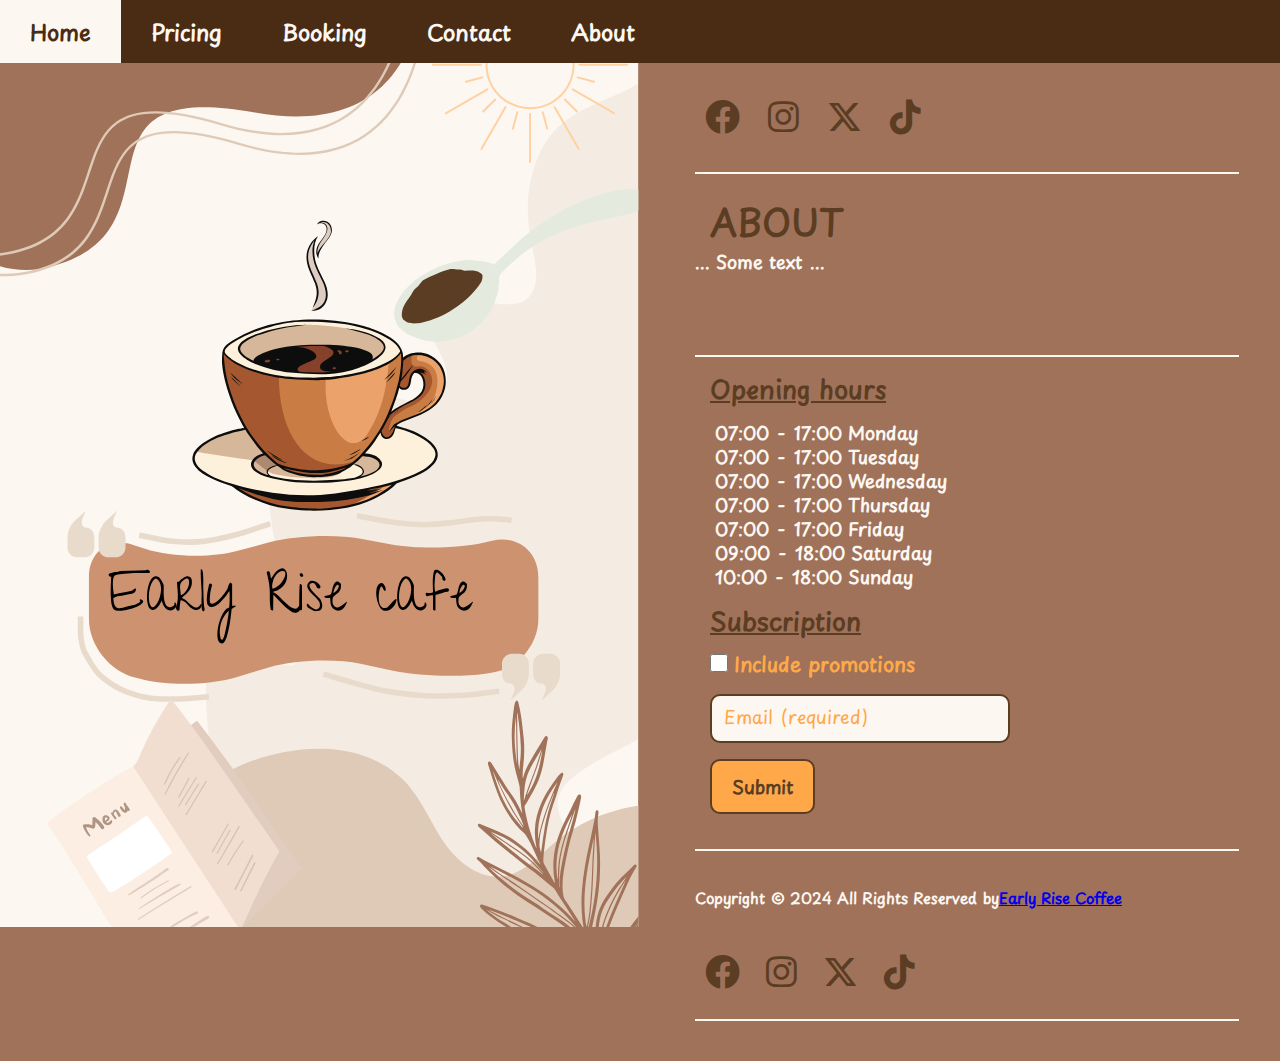
==== commit 82bb9354: "update v 0.2" ====
--- a/about.html
+++ b/about.html
@@ -1,73 +1,122 @@
 <!DOCTYPE html>
 <html lang="en">
-<head>
+    <head>
+        <!-- Meta -->
+        <meta charset="UTF-8" />
+        <meta name="viewport" content="width=device-width, initial-scale=1.0" />
+        <meta name="description" content="...Information about coffee shop...." />
+        <meta name="keywords" content="...Include all possible keywords...." />
 
-    <!-- Meta -->
-    <meta charset="UTF-8">
-    <meta name="viewport" content="width=device-width, initial-scale=1.0">
-    <meta name="description" content="...Information about coffee shop....">
-    <meta name="keywords" content="...Include all possible keywords....">
+        <!-- Contributions -->
+        <meta name="author" content="Tomas Bendaravicius" />
 
-    <!-- Contributions -->
-    <meta name="author" content="Tomas Bendaravicius">
+        <!-- Stylesheets -->
+        <link rel="stylesheet" href="assets/css/style.css" />
+        <link rel="stylesheet" href="assets/css/navbar.css" />
+        <link rel="stylesheet" href="assets/css/images.css" />
+        <link rel="stylesheet" href="assets/css/footer.css" />
+        <link rel="stylesheet" href="assets/css/form.css" />
+        <link rel="stylesheet" href="assets/font/font-awesome/css/fontawesome.css" />
+        <link rel="stylesheet" href="assets/font/font-awesome/css/brands.css" />
+        <link rel="stylesheet" href="assets/font/font-awesome/css/solid.css" />
 
-    <meta name="contributor" content="...Name...">
+        <!-- Name of Website-->
+        <title>Coffee Name</title>
+    </head>
+    <body>
 
-    <meta name="contributor" content="...Name...">
+        <!-- Navigation -->
+        <div class="topnav" id="myTopnav">
+            <a href="index.html">Home</a>
+            <a href="pricing.html">Pricing</a>
+            <a href="booking.html">Booking</a>
+            <a href="contact.html">Contact</a>
+            <a href="about.html">About</a>
+            <a href="javascript:void(0);" class="icon" onclick="myFunction()"><i class="fa fa-bars"></i></a>
+        </div>
+        <br>
+        <!-- Main content -->
+        <div id="core">
 
-    <!-- Stylesheets -->
-    <link rel="stylesheet" href="assets/css/style.css">
-    <link rel="stylesheet" href="assets/css/navbar.css">
-    <link rel="stylesheet" href="assets/css/images.css">
-    <link rel="stylesheet" href="assets/css/footer.css">
-    <link rel="stylesheet" href="assets/css/form.css">
-    <link rel="stylesheet" href="assets/font/font-awesome/css/fontawesome.css">
-    <link rel="stylesheet" href="assets/font/font-awesome/css/brands.css">
-    <link rel="stylesheet" href="assets/font/font-awesome/css/solid.css">
+            <!-- Splitting content -->
+            <div id="center-page">
 
-    <!-- Name of Website-->
-    <title>Coffee Name</title>
+                <!-- Left side content -->
+                <div class="left-column"></div>
 
-</head>
-<body>
+                <!-- Right side content -->
+                <div class="right-column">
 
-    <!-- Navigation -->
-    <div class="topnav" id="myTopnav">
-        <a href="index.html">Home</a>
-        <a href="pricing.html">Pricing</a>
-        <a href="booking.html">Booking</a>
-        <a href="contact.html">Contact</a>
-        <a href="about.html">About</a>
-        <a href="javascript:void(0);" class="icon" onclick="myFunction()"><i class="fa fa-bars"></i></a>
-    </div>
+                    <div class="content">
+                        <div class="social">
+                            <br>
+                            <ul>
+                                <li><a href="https://www.facebook.com"><i class="fab fa-facebook"></i></a></li>
+                                <li><a href="https://www.instagram.com"><i class="fab fa-instagram"></i></a></li>
+                                <li><a href="https://www.twitter.com"><i class="fa-brands fa-x-twitter"></i></a></li>
+                                <li><a href="https://www.tiktok.com"><i class="fa-brands fa-tiktok"></i></a></li>
+                            </ul>
+                            <hr id="linebreak">
+                        </div>
 
-    <!-- Main content -->
-    <div id="core">
-        
-        <!-- Splitting content -->
-        <div id="center-page">
+                        <!-- Page content-->
+                        <h1>ABOUT</h1>
+                        <p>... Some text ...</p>
+                    </div>
+                    <!-- Site footer -->
+                    <footer class="site-footer">
+                        <div class="content">
+                            <div class="row">
+                                <div class="column">
+                                    <hr id="linebreak">
+                                    <h6 class="name">Opening hours</h6>
+                                    <p class="timetable">
+                                    <ul class="timelist">
+                                        <li>07:00 - 17:00 Monday</li>
+                                        <li>07:00 - 17:00 Tuesday</li>
+                                        <li>07:00 - 17:00 Wednesday</li>
+                                        <li>07:00 - 17:00 Thursday</li>
+                                        <li>07:00 - 17:00 Friday</li>
+                                        <li>09:00 - 18:00 Saturday</li>
+                                        <li>10:00 - 18:00 Sunday</li>
+                                    </ul>
+                                    </p>
+                                </div>
 
-            <!-- Left side content -->
-            <div class="about"> 
-            </div>
-
-            <!-- Right side content -->
-            <div class="right-column">
-                <div class="content">
-                    <div class="social">
-                        <ul>
-                            <li><a href="https://www.facebook.com"><i class="fab fa-facebook"></i></a></li>
-                            <li><a href="https://www.instagram.com"><i class="fab fa-instagram"></i></a></li>
-                            <li><a href="https://www.twitter.com"><i class="fa-brands fa-x-twitter"></i></a></li>
-                            <li><a href="https://www.discord.com"><i class="fa-brands fa-discord"></i></a></li>
-                        </ul>
-                    </div>
-                    <h1>ABOUT</h1>
-                    <p>... Some text ...</p>
-
-
-                </div>
-                
+                                <div class="column">
+                                    <h6 class="name">Subscription</h6>
+                                    <div class="container-form">  
+                                        <form action="form-news.html">
+                                            <input type="checkbox" id="news" name="vehicle1" value="Bike">
+                                            <label for="news"> Include promotions</label><br>
+                                            <input type="email" name="email" class="formStyle" placeholder="Email (required)" required />
+                                            <input type="submit" value="Submit">
+                                        </form>
+                                    </div>
+                                </div>
+                            </div>
+                            <hr id="linebreak">
+                        </div>
+                        <div class="content">
+                            <div class="row">
+                                <div class="copyrights">
+                                    <p class="copyright-text">Copyright &copy; 2024 All Rights Reserved by<a href="index.html">Early Rise Coffee</a></p>
+                                </div>
+                                
+                                <!-- Social media footer-->
+                                <div class="social">
+                                    <br>
+                                    <ul>
+                                        <li><a href="https://www.facebook.com"><i class="fab fa-facebook"></i></a></li>
+                                        <li><a href="https://www.instagram.com"><i class="fab fa-instagram"></i></a></li>
+                                        <li><a href="https://www.twitter.com"><i class="fa-brands fa-x-twitter"></i></a></li>
+                                        <li><a href="https://www.tiktok.com"><i class="fa-brands fa-tiktok"></i></a></li>
+                                    </ul>
+                                    <hr id="linebreak">
+                                </div>
+                            </div>
+                        </div>
+                    </footer>
             </div>
         </div>
     </div>
--- a/assets/css/style.css
+++ b/assets/css/style.css
@@ -15,8 +15,10 @@
 /* ---------- Apply hole site ---------- */
 body {
     font-family: "Playpen Sans";
-    background-color: #4a2b13;
-    color:#ffa849;
+    background-color: #A0725A;
+    color:#FCF7F1;
+    font-weight: 600;
+    font-size: 18px;
 
 }
 
@@ -32,7 +34,7 @@
     width:50%;
     height:100%;
     position:fixed;
-    background-image: url("../images/home.jpg");
+    background-image: url("../images/early_rise_caffee.svg");
     background-size: cover;
     background-position: center center;
     
@@ -40,7 +42,7 @@
 
 /* ---------- Social network ---------- */
 .social {
-    padding-top: 50px;
+    padding-top: 10px;
     
 }
 
@@ -53,12 +55,12 @@
 }
 
 .social a {
-    color: #68848b;
+    color: #5B3D23;
 
 }
 
 .social a:hover {
-    color: #ffa849;
+    color: #FCF7F1;
 
 }
 
@@ -67,7 +69,7 @@
     float: right;
     width:50%;
     overflow: auto;
-    background-color: #4a2b13;
+    background-color: #A0725A;
 
 }
 
@@ -90,28 +92,35 @@
 
 .img {
     font-size: 35px;
-    color:#68848b;
+    color:#5B3D23;
 
+}
+h1 {
+    color:#5B3D23;
+    padding-left: 15px;
 }
 
 .name {
-    color:#68848b;
+    color:#5B3D23;
     padding-left: 15px;
     font-size: 25px;
+    text-decoration: underline;
 
 }
 
 .view a {
     text-decoration: none;
-    color:#68848b;
-    font-size: 18px;
+    color:#5B3D23;
+    font-size: 20px;
+    text-decoration: underline;
+    font-weight: 600;
 
 }
 
 .view a:hover {
     text-decoration: none;
     color:#ffa849;
-    font-size: 18px;
+    font-size: 20px;
 
 }
 
@@ -121,6 +130,21 @@
     padding-top: 5px;
 }
 
+#linebreak {
+    border: none;
+    height: 2px;
+    background-color: #FCF7F1;
+    margin-top: 20px;
+    margin-bottom: 20px;
+    width: 93%;
+}
+
+.timelist {
+    list-style: none;
+    padding: 20px;
+    color: #FCF7F1;
+    font-size: 18px;
+}
 /* ---------- Media queries ---------- */
 @media only screen and (max-width: 800px) {
     #center-page {
@@ -131,7 +155,7 @@
         float:initial;
         position: initial;
         height: 400px;
-        background-image: linear-gradient(180deg,transparent 80%,#4a2b13), url("../images/home.jpg");
+        background-image: linear-gradient(180deg,transparent 80%,#A0725A), url("../images/early_rise_caffee.svg");
     }
     .right-column {
         width: initial;
--- a/assets/css/navbar.css
+++ b/assets/css/navbar.css
@@ -1,6 +1,6 @@
 /* ---------- Navbar ---------- */
 .topnav {
-  background-color: #68848b;
+  background-color: #4a2b13;
   overflow: hidden;
   position: fixed;
   z-index: 1;
@@ -13,20 +13,20 @@
 .topnav a {
   float: left;
   display: block;
-  color: #4a2b13;
+  color: #FCF7F1;
   text-align: center;
-  padding: 15px 16px;
+  padding: 15px 30px;
   text-decoration: none;
   font-size: 22px;
-  font-weight: 600;
 
 }
 
 /* ---------- Navbar links effect after hover---------- */
 .topnav a:hover {
-  background-color: #4a2b13;
-  color: #ffa849;
-  padding: 15px 20px;
+  background-color: #FCF7F1;
+  color: #4a2b13;
+  padding: 15px 30px;
+  font-size: 22px;
 
 }
 
--- a/assets/css/images.css
+++ b/assets/css/images.css
@@ -4,7 +4,7 @@
     width:50%;
     height:100%;
     position:fixed;
-    background-image: url("../images/beens.jpg");
+    background-image: url("../images/home.jpg");
     background-size: cover;
     background-position: center center;
     
@@ -53,7 +53,7 @@
         float:initial;
         position: initial;
         height: 400px;
-        background-image: linear-gradient(180deg,transparent 80%,#4a2b13), url("../images/beens.jpg");
+        background-image: linear-gradient(180deg,transparent 80%,#A0725A), url("../images/home.jpg");
 
     }
 
@@ -62,7 +62,7 @@
         float:initial;
         position: initial;
         height: 400px;
-        background-image: linear-gradient(180deg,transparent 80%,#4a2b13), url("../images/booking.jpg");
+        background-image: linear-gradient(180deg,transparent 80%,#A0725A), url("../images/booking.jpg");
 
     }
 
@@ -71,7 +71,7 @@
         float:initial;
         position: initial;
         height: 400px;
-        background-image: linear-gradient(180deg,transparent 80%,#4a2b13), url("../images/contact.jpg");
+        background-image: linear-gradient(180deg,transparent 80%,#A0725A), url("../images/contact.jpg");
 
     }
 
@@ -80,7 +80,7 @@
         float:initial;
         position: initial;
         height: 400px;
-        background-image: linear-gradient(180deg,transparent 80%,#4a2b13), url("../images/about.jpg");
+        background-image: linear-gradient(180deg,transparent 80%,#A0725A), url("../images/about.jpg");
     }
 
 }--- a/assets/css/footer.css
+++ b/assets/css/footer.css
@@ -0,0 +1,32 @@
+.site-footer
+{
+  background-color:#A0725A;
+  padding:45px 0 20px;
+  font-size:15px;
+  line-height:24px;
+  color:#FCF7F1;
+}
+
+.copyright-text
+{
+  margin:0;
+  color:#FCF7F1;
+}
+@media (max-width:991px)
+{
+  .site-footer [class^=col-]
+  {
+    margin-bottom:30px
+  }
+}
+@media (max-width:767px)
+{
+  .site-footer
+  {
+    padding-bottom:0
+  }
+  .site-footer .copyright-text .social
+  {
+    text-align:center
+  }
+}
--- a/assets/css/form.css
+++ b/assets/css/form.css
@@ -1,62 +1,106 @@
 /* ---------- Target text field ---------- */
 input[type="text"],
 textarea {
-  background-color: #68848b;
-  border: 1px solid #68848b;
+  background-color: #FCF7F1;
+  border: 2px solid #5B3D23;
   color: #ffa849;
   width: 100%;
   padding: 12px;
-  border-radius: 4px;
+  border-radius: 10px;
   box-sizing: border-box;
   margin-top: 6px;
   margin-bottom: 16px;
   resize: vertical;
+  font-family: "Playpen Sans";
 
 }
 
 /* ---------- Target email field ---------- */
 input[type="email"] {
-  background-color: #68848b;
-  border: 1px solid #68848b;
+  background-color: #FCF7F1;
+  border: 2px solid #5B3D23;
   width: 100%; 
   padding: 12px;
-  border-radius: 4px;
+  border-radius: 10px;
   box-sizing: border-box;
   margin-top: 6px;
   margin-bottom: 16px;
   resize: vertical;
+  font-family: "Playpen Sans";
 
 }
 
+/* ---------- Target check field ---------- */
+input[type="checkbox"] {
+  width: 18px;
+  height: 18px;
+  accent-color:#ffa849;
+  background-color: #5B3D23;
+
+}
+
+#news {
+  font-size: 25px;
+  background-color: #FCF7F1;
+  border: 2px solid #5B3D23;
+  padding: 12px;
+  margin-top: 6px;
+  margin-bottom: 16px;
+  font-size: 20px;
+}
+
+
+/* ---------- Target date time field ---------- */
+input[type="datetime-local"] {
+    background-color: #68848b;
+    border: 2px solid #5B3D23;
+    color:#ffa849;
+    font-size: 16px;
+    width: 100%; 
+    padding: 12px;
+    border-radius: 10px;
+    box-sizing: border-box;
+    margin-top: 6px;
+    margin-bottom: 16px;
+    resize: vertical;
+    font-family: "Playpen Sans";
+  
+  }
+
 /* ---------- Target submit button ---------- */
 input[type="submit"] {
-  background-color: #68848b;
-  color: #ffa849;
+  background-color: #ffa849;
+  border: 2px solid #5B3D23;
+  color: #5B3D23;
   padding: 12px 20px;
-  border: none;
-  border-radius: 4px;
+  border-radius: 10px;
   cursor: pointer;
   font-size: 18px;
+  font-weight: 600;
+  font-family: "Playpen Sans";
 
 }
 
 /* ---------- Hover effect ---------- */
 input[type="submit"]:hover {
-  background-color: #ffa849;
+  background-color: #fff;
   color: #68848b;
+  font-weight: 600;
+  border: 2px solid #5B3D23;
 
 }
 
 /* ---------- Target full form ---------- */
 .container-form {
   padding: 15px;
-  width: 80%;
+  max-width: 300px;
 
 }
 
 /* ---------- Target label of field ---------- */
 .container-form label {
   font-size: 20px;
+  color: #ffa849;
 
 }
 
@@ -72,4 +116,4 @@
     font-size: 18px;
     color: #ffa849;
 
-}
+}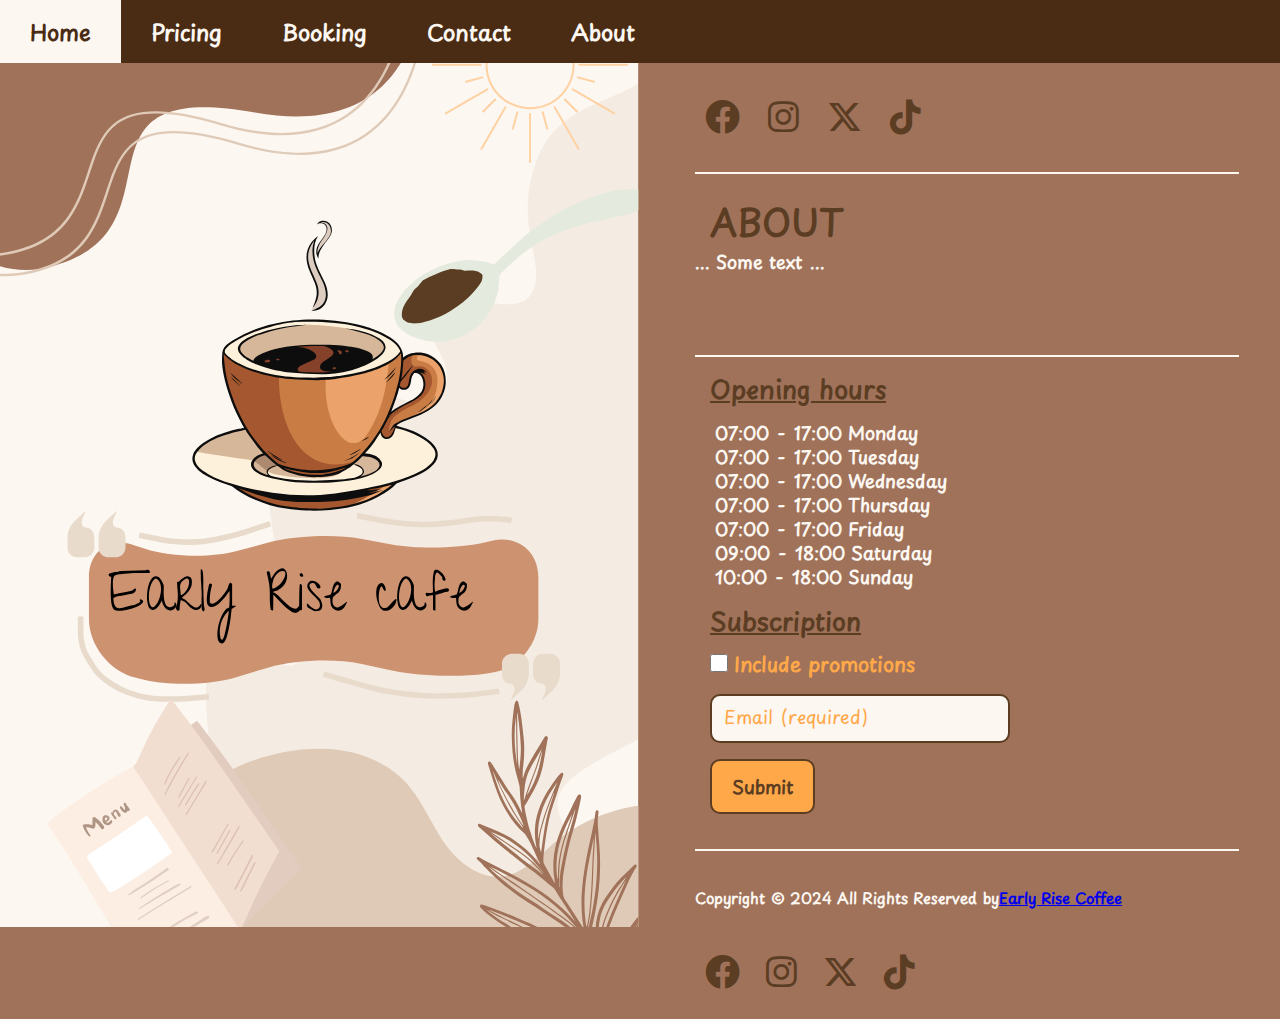
==== commit 5a174576: "update v0.2.1" ====
--- a/about.html
+++ b/about.html
@@ -52,9 +52,9 @@
                             <br>
                             <ul>
                                 <li><a href="https://www.facebook.com"><i class="fab fa-facebook"></i></a></li>
-                                <li><a href="https://www.instagram.com"><i class="fab fa-instagram"></i></a></li>
-                                <li><a href="https://www.twitter.com"><i class="fa-brands fa-x-twitter"></i></a></li>
-                                <li><a href="https://www.tiktok.com"><i class="fa-brands fa-tiktok"></i></a></li>
+                                <li><a href="https://www.instagram.com/earlyrisecafex/?next=%2F"><i class="fab fa-instagram"></i></a></li>
+                                <li><a href="https://www.twitter.com/EarlyRiseCafe"><i class="fa-brands fa-x-twitter"></i></a></li>
+                                <li><a href="https://www.tiktok.com/@earlyrisecafe"><i class="fa-brands fa-tiktok"></i></a></li>
                             </ul>
                             <hr id="linebreak">
                         </div>
@@ -108,11 +108,10 @@
                                     <br>
                                     <ul>
                                         <li><a href="https://www.facebook.com"><i class="fab fa-facebook"></i></a></li>
-                                        <li><a href="https://www.instagram.com"><i class="fab fa-instagram"></i></a></li>
-                                        <li><a href="https://www.twitter.com"><i class="fa-brands fa-x-twitter"></i></a></li>
-                                        <li><a href="https://www.tiktok.com"><i class="fa-brands fa-tiktok"></i></a></li>
+                                        <li><a href="https://www.instagram.com/earlyrisecafex/?next=%2F"><i class="fab fa-instagram"></i></a></li>
+                                        <li><a href="https://www.twitter.com/EarlyRiseCafe"><i class="fa-brands fa-x-twitter"></i></a></li>
+                                        <li><a href="https://www.tiktok.com/@earlyrisecafe"><i class="fa-brands fa-tiktok"></i></a></li>
                                     </ul>
-                                    <hr id="linebreak">
                                 </div>
                             </div>
                         </div>
--- a/assets/css/form.css
+++ b/assets/css/form.css
@@ -35,7 +35,7 @@
   width: 18px;
   height: 18px;
   accent-color:#ffa849;
-  background-color: #5B3D23;
+  background-color: #FCF7F1;
 
 }
 
@@ -52,7 +52,7 @@
 
 /* ---------- Target date time field ---------- */
 input[type="datetime-local"] {
-    background-color: #68848b;
+    background-color: #FCF7F1;
     border: 2px solid #5B3D23;
     color:#ffa849;
     font-size: 16px;
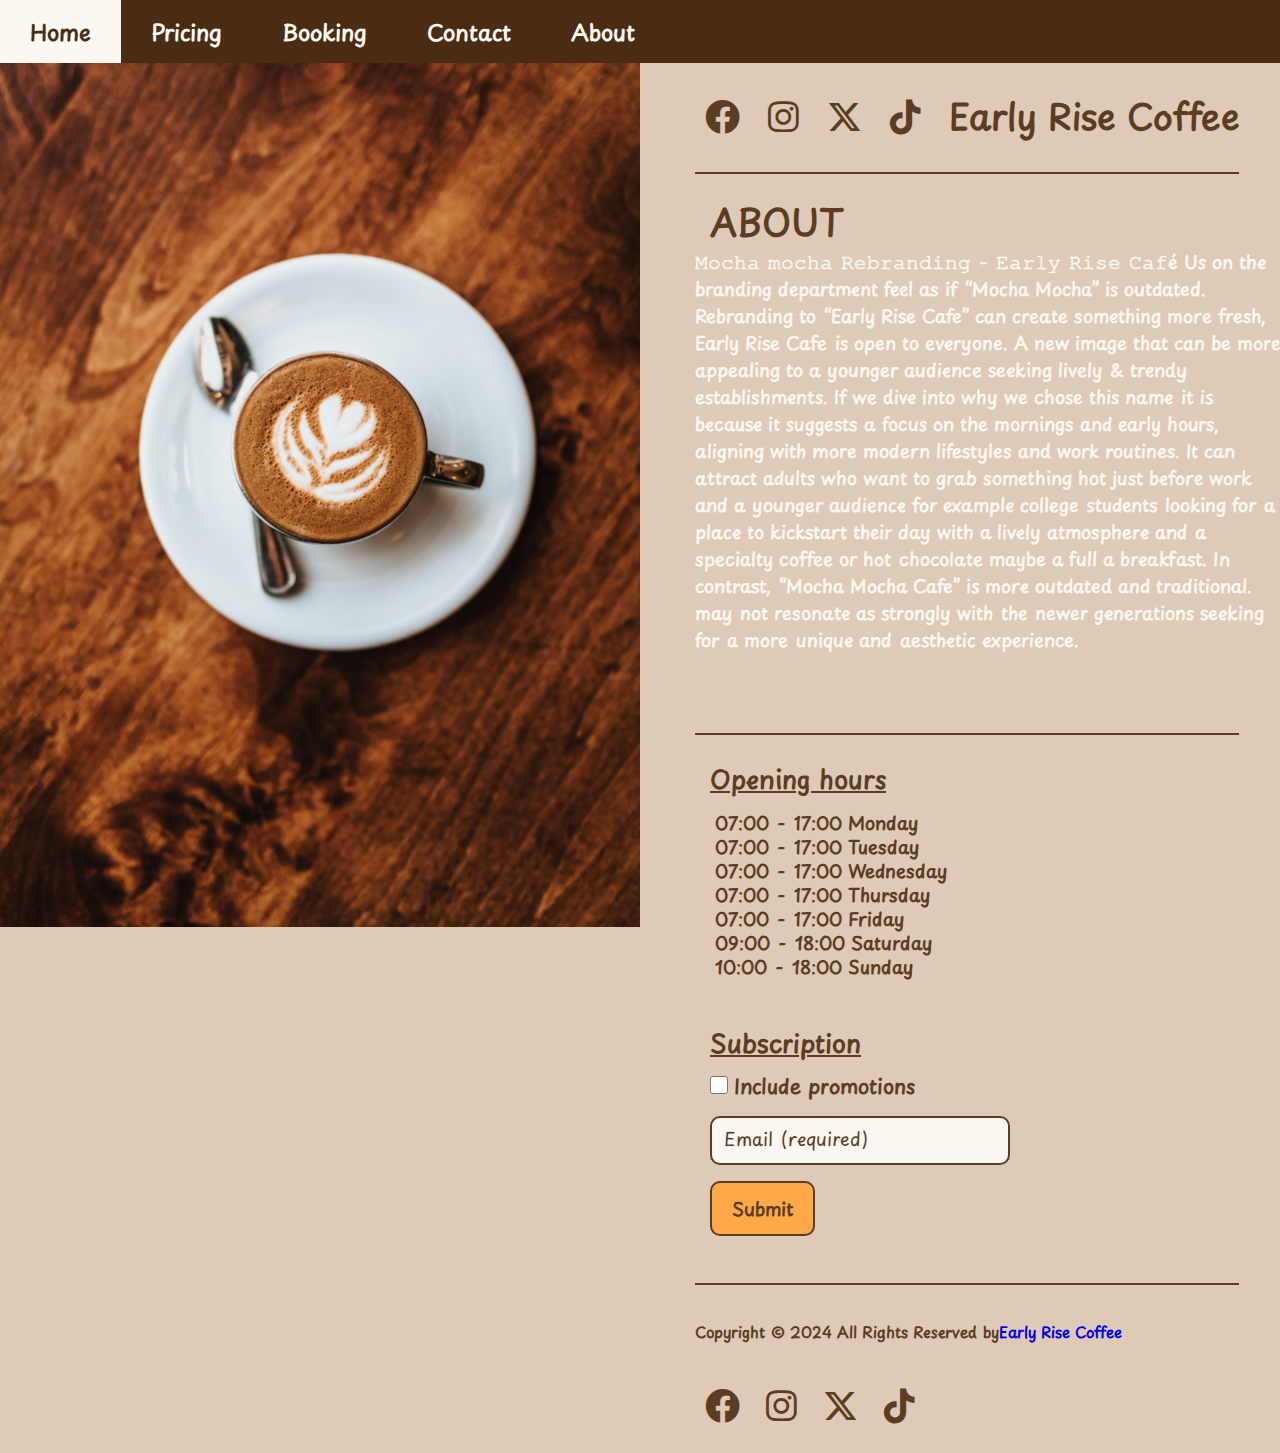
==== commit eb29b2e1: "update v0.3" ====
--- a/about.html
+++ b/about.html
@@ -21,7 +21,7 @@
         <link rel="stylesheet" href="assets/font/font-awesome/css/solid.css" />
 
         <!-- Name of Website-->
-        <title>Coffee Name</title>
+        <title>Early Rise</title>
     </head>
     <body>
 
@@ -42,7 +42,7 @@
             <div id="center-page">
 
                 <!-- Left side content -->
-                <div class="left-column"></div>
+                <div class="about"></div>
 
                 <!-- Right side content -->
                 <div class="right-column">
@@ -55,20 +55,22 @@
                                 <li><a href="https://www.instagram.com/earlyrisecafex/?next=%2F"><i class="fab fa-instagram"></i></a></li>
                                 <li><a href="https://www.twitter.com/EarlyRiseCafe"><i class="fa-brands fa-x-twitter"></i></a></li>
                                 <li><a href="https://www.tiktok.com/@earlyrisecafe"><i class="fa-brands fa-tiktok"></i></a></li>
+                                <li><a href="index.html">Early Rise Coffee</a></li>
                             </ul>
                             <hr id="linebreak">
                         </div>
 
                         <!-- Page content-->
                         <h1>ABOUT</h1>
-                        <p>... Some text ...</p>
+                        <p>𝙼𝚘𝚌𝚑𝚊 𝚖𝚘𝚌𝚑𝚊 𝚁𝚎𝚋𝚛𝚊𝚗𝚍𝚒𝚗𝚐 - 𝙴𝚊𝚛𝚕𝚢 𝚁𝚒𝚜𝚎 𝙲𝚊𝚏é 
+                            Us on the branding department feel as if “Mocha Mocha” is outdated. Rebranding to “Early Rise Cafe” can create something more fresh, Early Rise Cafe is open to everyone. A new image that can be more appealing to a younger audience seeking lively & trendy establishments. If we dive into why we chose this name it is because it suggests a focus on the mornings and early hours, aligning with more modern lifestyles and work routines. It can attract adults who want to grab something hot just before work and a younger audience for example college students looking for a place to kickstart their day with a lively atmosphere and a specialty coffee or hot chocolate maybe a full a breakfast. In contrast, “Mocha Mocha Cafe” is more outdated and traditional. may not resonate as strongly with the newer generations seeking for a more unique and aesthetic experience.</p>
                     </div>
                     <!-- Site footer -->
                     <footer class="site-footer">
                         <div class="content">
-                            <div class="row">
-                                <div class="column">
-                                    <hr id="linebreak">
+                            <hr id="linebreak">
+                            <div class="container">
+                                <div class="card">
                                     <h6 class="name">Opening hours</h6>
                                     <p class="timetable">
                                     <ul class="timelist">
--- a/assets/css/style.css
+++ b/assets/css/style.css
@@ -15,7 +15,7 @@
 /* ---------- Apply hole site ---------- */
 body {
     font-family: "Playpen Sans";
-    background-color: #A0725A;
+    background-color: #DFCAB7;
     color:#FCF7F1;
     font-weight: 600;
     font-size: 18px;
@@ -56,6 +56,7 @@
 
 .social a {
     color: #5B3D23;
+    text-decoration: none;
 
 }
 
@@ -69,7 +70,6 @@
     float: right;
     width:50%;
     overflow: auto;
-    background-color: #A0725A;
 
 }
 
@@ -133,7 +133,7 @@
 #linebreak {
     border: none;
     height: 2px;
-    background-color: #FCF7F1;
+    background-color: #5B3D23;
     margin-top: 20px;
     margin-bottom: 20px;
     width: 93%;
@@ -142,11 +142,93 @@
 .timelist {
     list-style: none;
     padding: 20px;
-    color: #FCF7F1;
+    color: #5B3D23;
     font-size: 18px;
 }
+
+/* ---------- Blog cards ---------- */
+.container {
+    display: flex;
+    flex-wrap: wrap;
+    justify-content: left;
+    margin-block: 2rem;
+    gap: 2rem;
+    color:#5B3D23
+  }
+  
+  img {
+    width: 100%;
+    display: block;
+    object-fit: cover;
+  }
+  
+  .card {
+    display: flex;
+    flex-direction: column;
+    width: 350px;
+    overflow: hidden;
+
+  
+  }
+  
+  
+  
+  .card__body {
+    padding: 1rem;
+    display: flex;
+    flex-direction: column;
+    gap: .5rem;
+  }
+  
+  
+  .tag {
+    align-self: flex-start;
+    padding: .25em .75em;
+    border-radius: 1em;
+    font-size: .75rem;
+  }
+  
+  .tag + .tag {
+    margin-left: .5em;
+  }
+  
+  .tag-brown {
+    background: #D1913C;
+    color: #5B3D23;
+    padding: 5px;
+    font-size: 14px;
+  }
+  
+  .card__body h4 {
+    font-size: 1.5rem;
+    text-transform: capitalize;
+  }
+  
+  .card__footer {
+    display: flex;
+    padding: 1rem;
+    margin-top: auto;
+  }
+  
+  .user {
+    display: flex;
+    gap: .5rem;
+  }
+  
+  .user__image {
+    border-radius: 50%;
+    border: 1px solid #5B3D23;
+    width: 75px;
+    height: 75px;
+  }
+  
+  .user__info > small {
+    color: #666;
+  }
+
+
 /* ---------- Media queries ---------- */
-@media only screen and (max-width: 800px) {
+@media only screen and (max-width: 1100px) {
     #center-page {
         display:grid;
     }
@@ -155,7 +237,8 @@
         float:initial;
         position: initial;
         height: 400px;
-        background-image: linear-gradient(180deg,transparent 80%,#A0725A), url("../images/early_rise_caffee.svg");
+        background-image: url("../images/early_rise_caffee.svg");
+        width:auto;
     }
     .right-column {
         width: initial;
--- a/assets/css/footer.css
+++ b/assets/css/footer.css
@@ -1,6 +1,5 @@
 .site-footer
 {
-  background-color:#A0725A;
   padding:45px 0 20px;
   font-size:15px;
   line-height:24px;
@@ -10,7 +9,12 @@
 .copyright-text
 {
   margin:0;
-  color:#FCF7F1;
+  color:#5B3D23;
+  
+}
+
+.copyright-text a {
+    text-decoration: none;
 }
 @media (max-width:991px)
 {
@@ -25,8 +29,4 @@
   {
     padding-bottom:0
   }
-  .site-footer .copyright-text .social
-  {
-    text-align:center
-  }
 }
--- a/assets/css/form.css
+++ b/assets/css/form.css
@@ -3,7 +3,7 @@
 textarea {
   background-color: #FCF7F1;
   border: 2px solid #5B3D23;
-  color: #ffa849;
+  color: #5B3D23;
   width: 100%;
   padding: 12px;
   border-radius: 10px;
@@ -100,20 +100,20 @@
 /* ---------- Target label of field ---------- */
 .container-form label {
   font-size: 20px;
-  color: #ffa849;
+  color: #5B3D23;
 
 }
 
 /* ---------- Target placeholders in input fields ---------- */
 .container-form input::placeholder {
     font-size: 18px;
-    color: #ffa849;
+    color: #5B3D23;
 
 }
 
 /* ---------- Target placeholders in textarea fields ---------- */
 .container-form textarea::placeholder {
     font-size: 18px;
-    color: #ffa849;
+    color: #5B3D23;
 
 }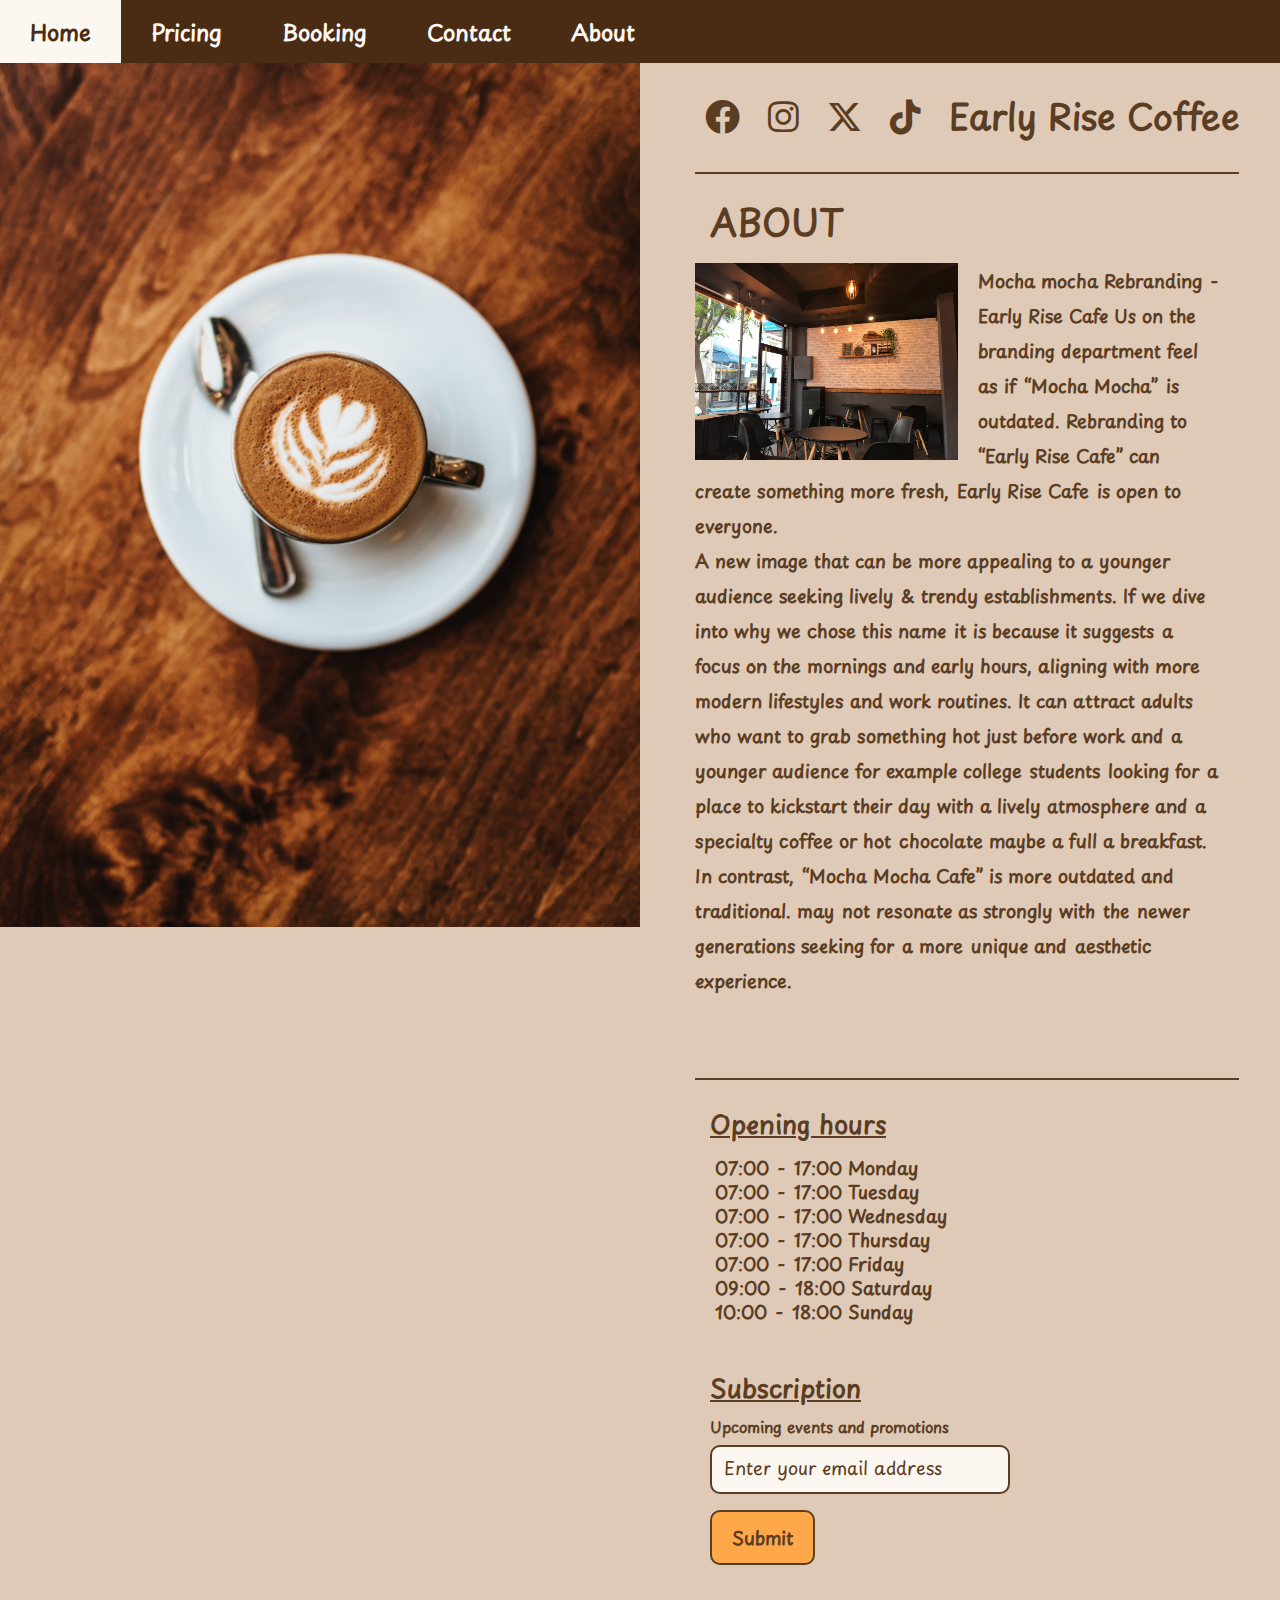
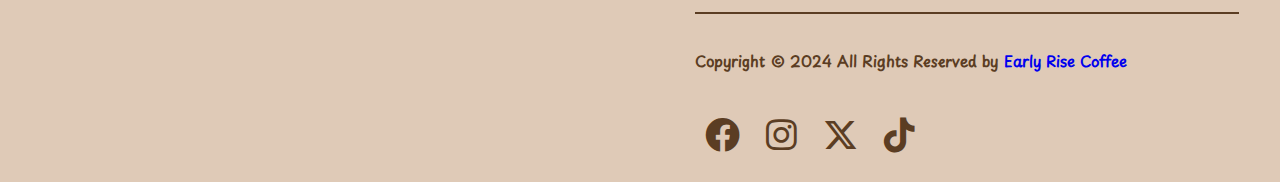
==== commit 2d1c8587: "pre release version v1.0.0" ====
--- a/about.html
+++ b/about.html
@@ -24,6 +24,8 @@
         <title>Early Rise</title>
     </head>
     <body>
+        <script src="https://cdn.botpress.cloud/webchat/v1/inject.js"></script>
+        <script src="https://mediafiles.botpress.cloud/9ddfb052-f489-4bba-8403-0f42d206e04b/webchat/config.js" defer></script>
 
         <!-- Navigation -->
         <div class="topnav" id="myTopnav">
@@ -42,7 +44,9 @@
             <div id="center-page">
 
                 <!-- Left side content -->
-                <div class="about"></div>
+                <div class="about">
+                    
+                </div>
 
                 <!-- Right side content -->
                 <div class="right-column">
@@ -62,8 +66,18 @@
 
                         <!-- Page content-->
                         <h1>ABOUT</h1>
-                        <p>𝙼𝚘𝚌𝚑𝚊 𝚖𝚘𝚌𝚑𝚊 𝚁𝚎𝚋𝚛𝚊𝚗𝚍𝚒𝚗𝚐 - 𝙴𝚊𝚛𝚕𝚢 𝚁𝚒𝚜𝚎 𝙲𝚊𝚏é 
-                            Us on the branding department feel as if “Mocha Mocha” is outdated. Rebranding to “Early Rise Cafe” can create something more fresh, Early Rise Cafe is open to everyone. A new image that can be more appealing to a younger audience seeking lively & trendy establishments. If we dive into why we chose this name it is because it suggests a focus on the mornings and early hours, aligning with more modern lifestyles and work routines. It can attract adults who want to grab something hot just before work and a younger audience for example college students looking for a place to kickstart their day with a lively atmosphere and a specialty coffee or hot chocolate maybe a full a breakfast. In contrast, “Mocha Mocha Cafe” is more outdated and traditional. may not resonate as strongly with the newer generations seeking for a more unique and aesthetic experience.</p>
+                        <div class="cafe">
+
+                            <img src="assets/images/about/cafe2.jpg" alt="">
+                            <p>Mocha mocha Rebranding - Early Rise Cafe Us on the branding department feel as if “Mocha Mocha” is outdated.
+                            Rebranding to “Early Rise Cafe” can create something more fresh, Early Rise Cafe is open to everyone.</p>
+                            <p>A new image that can be more appealing to a younger audience seeking lively & trendy establishments.
+                            If we dive into why we chose this name it is because it suggests a focus on the mornings and early hours, aligning with more modern lifestyles and work routines. 
+                            It can attract adults who want to grab something hot just before work and a younger audience for example college students looking for a place to kickstart their day with a lively atmosphere and a specialty coffee or hot chocolate maybe a full a breakfast. 
+                            In contrast, “Mocha Mocha Cafe” is more outdated and traditional. may not resonate as strongly with the newer generations seeking for a more unique and aesthetic experience.</p>
+                            
+                        </div>
+                        
                     </div>
                     <!-- Site footer -->
                     <footer class="site-footer">
@@ -89,9 +103,8 @@
                                     <h6 class="name">Subscription</h6>
                                     <div class="container-form">  
                                         <form action="form-news.html">
-                                            <input type="checkbox" id="news" name="vehicle1" value="Bike">
-                                            <label for="news"> Include promotions</label><br>
-                                            <input type="email" name="email" class="formStyle" placeholder="Email (required)" required />
+                                            <p>Upcoming events and promotions</p>
+                                            <input type="email" name="email" class="formStyle" placeholder="Enter your email address" required />
                                             <input type="submit" value="Submit">
                                         </form>
                                     </div>
@@ -102,7 +115,7 @@
                         <div class="content">
                             <div class="row">
                                 <div class="copyrights">
-                                    <p class="copyright-text">Copyright &copy; 2024 All Rights Reserved by<a href="index.html">Early Rise Coffee</a></p>
+                                    <p class="copyright-text">Copyright &copy; 2024 All Rights Reserved by <a href="index.html">Early Rise Coffee</a></p>
                                 </div>
                                 
                                 <!-- Social media footer-->
--- a/assets/css/style.css
+++ b/assets/css/style.css
@@ -147,6 +147,23 @@
 }
 
 /* ---------- Blog cards ---------- */
+.cafe {
+    width:90%;
+    padding-top: 15px;
+}
+.cafe img {
+    width:50%;
+    float: left;
+    margin-right: 20px;
+    margin-bottom: 10px;
+}
+.cafe p {
+    line-height: 35px;
+    color:#5B3D23;
+}
+
+
+/* ---------- Blog cards ---------- */
 .container {
     display: flex;
     flex-wrap: wrap;
@@ -228,10 +245,7 @@
 
 
 /* ---------- Media queries ---------- */
-@media only screen and (max-width: 1100px) {
-    #center-page {
-        display:grid;
-    }
+@media only screen and (max-width: 850px) {
     .left-column {
         width: initial;
         float:initial;
--- a/assets/css/images.css
+++ b/assets/css/images.css
@@ -47,7 +47,7 @@
 }
 
 /* ---------- Media queries ---------- */
-@media only screen and (max-width: 800px) {
+@media only screen and (max-width: 850px) {
     .pricing {
         width: initial;
         float:initial;
--- a/assets/css/form.css
+++ b/assets/css/form.css
@@ -54,7 +54,7 @@
 input[type="datetime-local"] {
     background-color: #FCF7F1;
     border: 2px solid #5B3D23;
-    color:#ffa849;
+    color:#5B3D23;
     font-size: 16px;
     width: 100%; 
     padding: 12px;
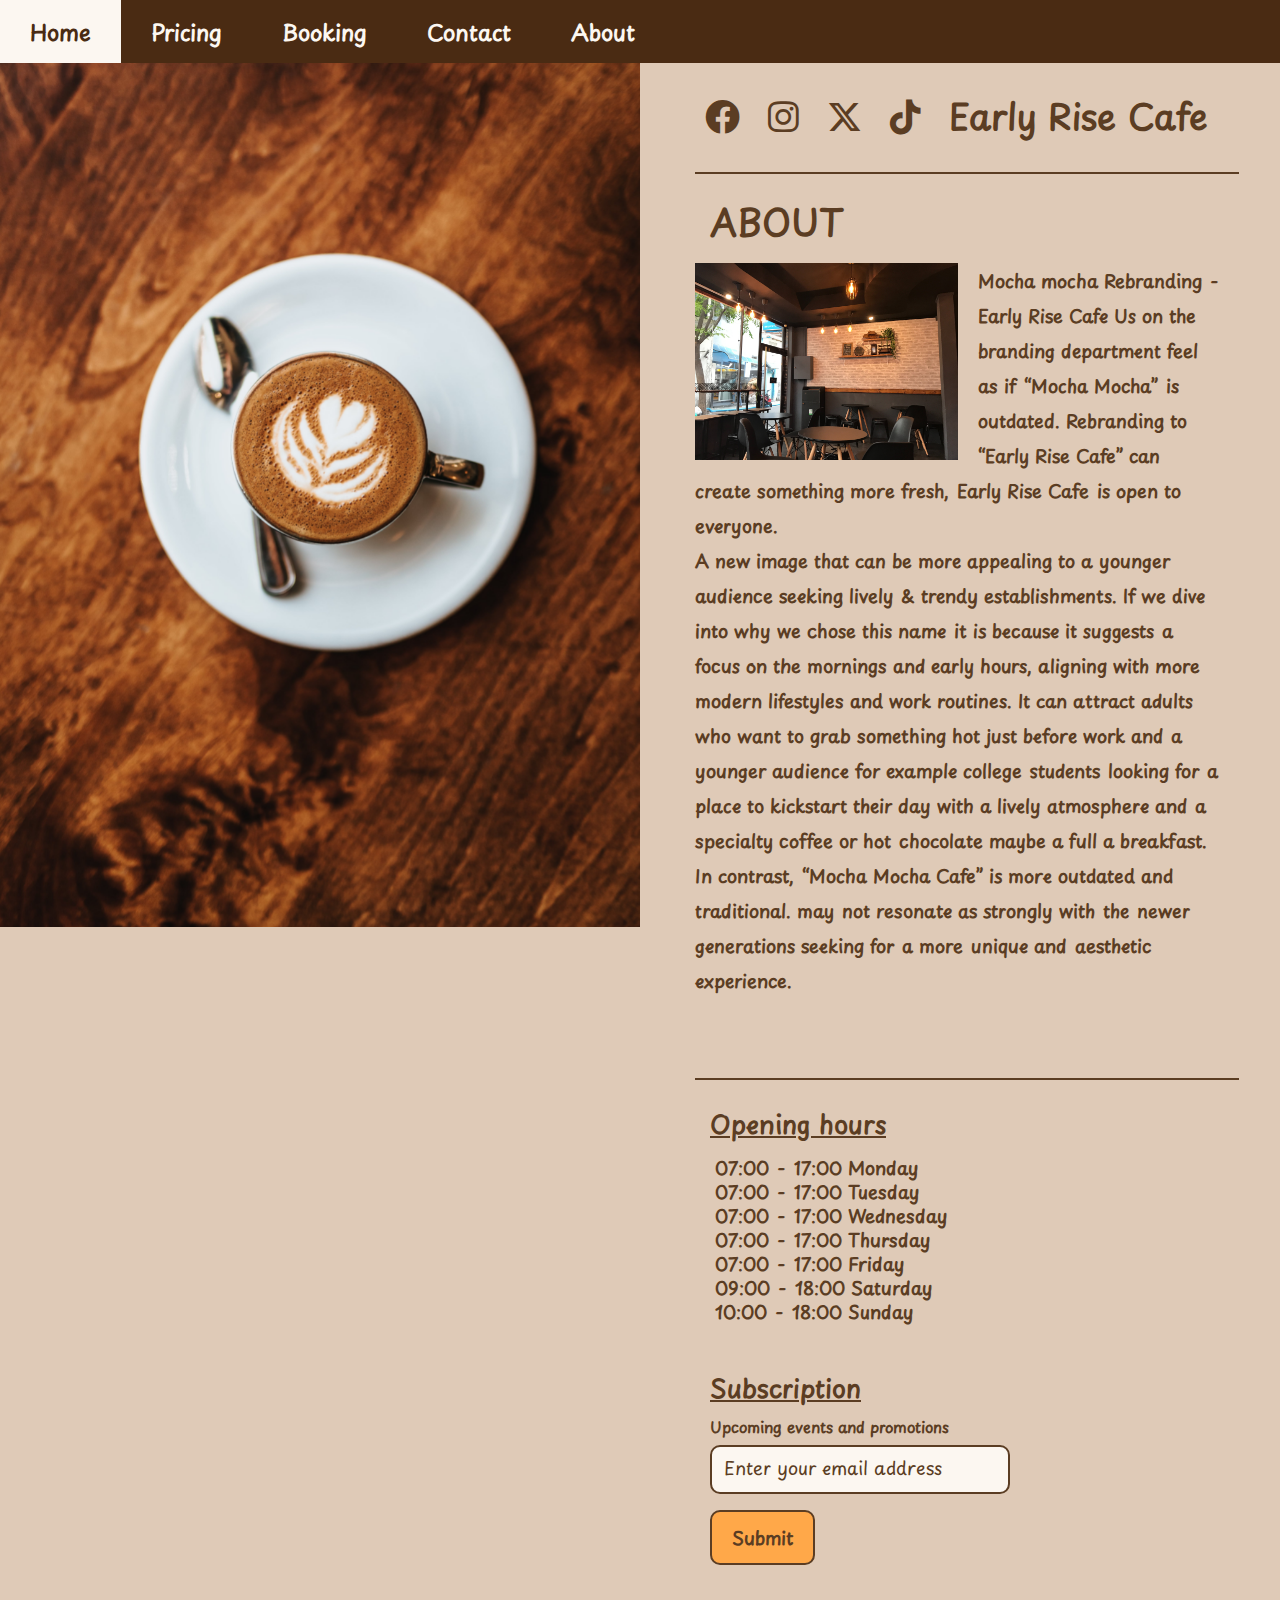
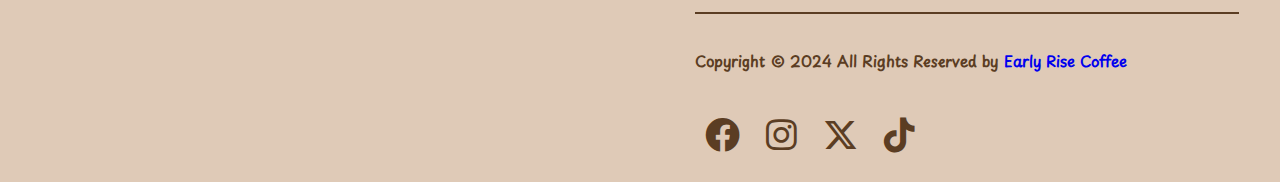
==== commit 843d0d7d: "cafe name changed" ====
--- a/about.html
+++ b/about.html
@@ -59,7 +59,7 @@
                                 <li><a href="https://www.instagram.com/earlyrisecafex/?next=%2F"><i class="fab fa-instagram"></i></a></li>
                                 <li><a href="https://www.twitter.com/EarlyRiseCafe"><i class="fa-brands fa-x-twitter"></i></a></li>
                                 <li><a href="https://www.tiktok.com/@earlyrisecafe"><i class="fa-brands fa-tiktok"></i></a></li>
-                                <li><a href="index.html">Early Rise Coffee</a></li>
+                                <li><a href="index.html">Early Rise Cafe</a></li>
                             </ul>
                             <hr id="linebreak">
                         </div>
